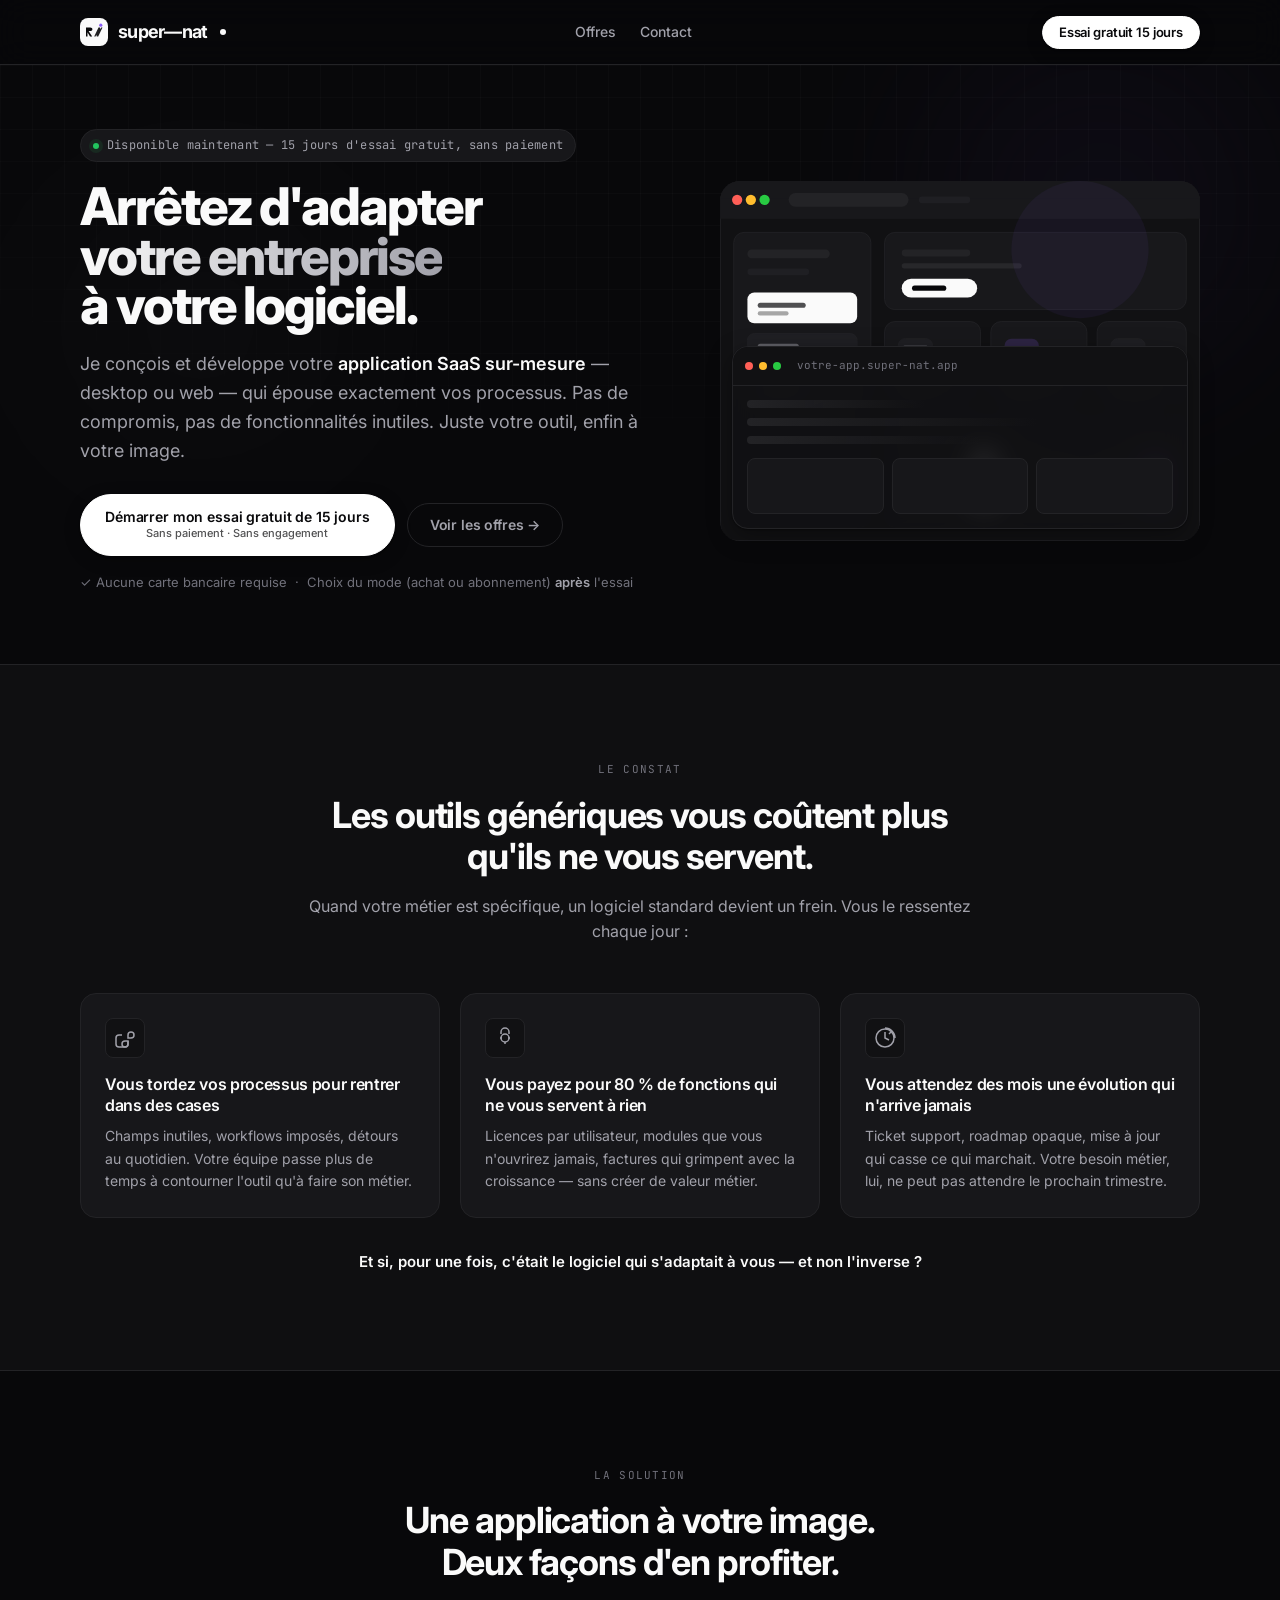
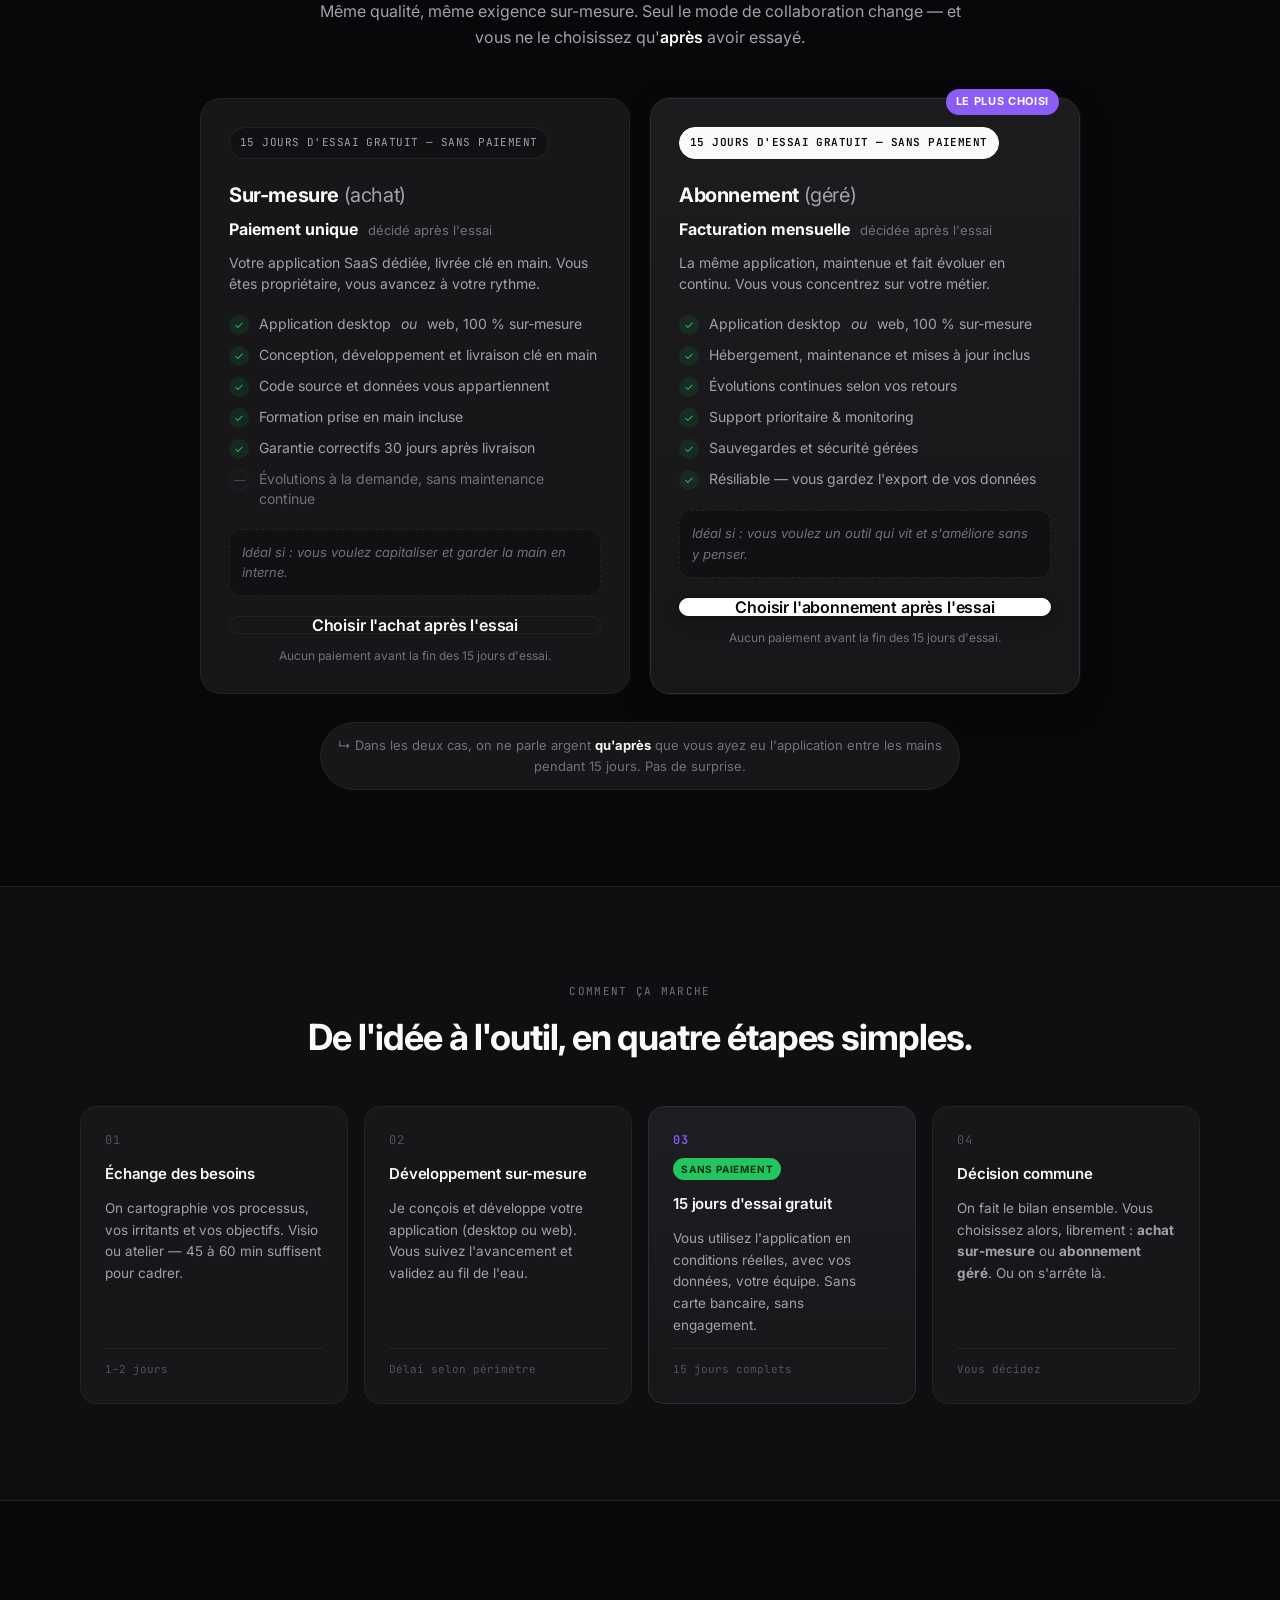
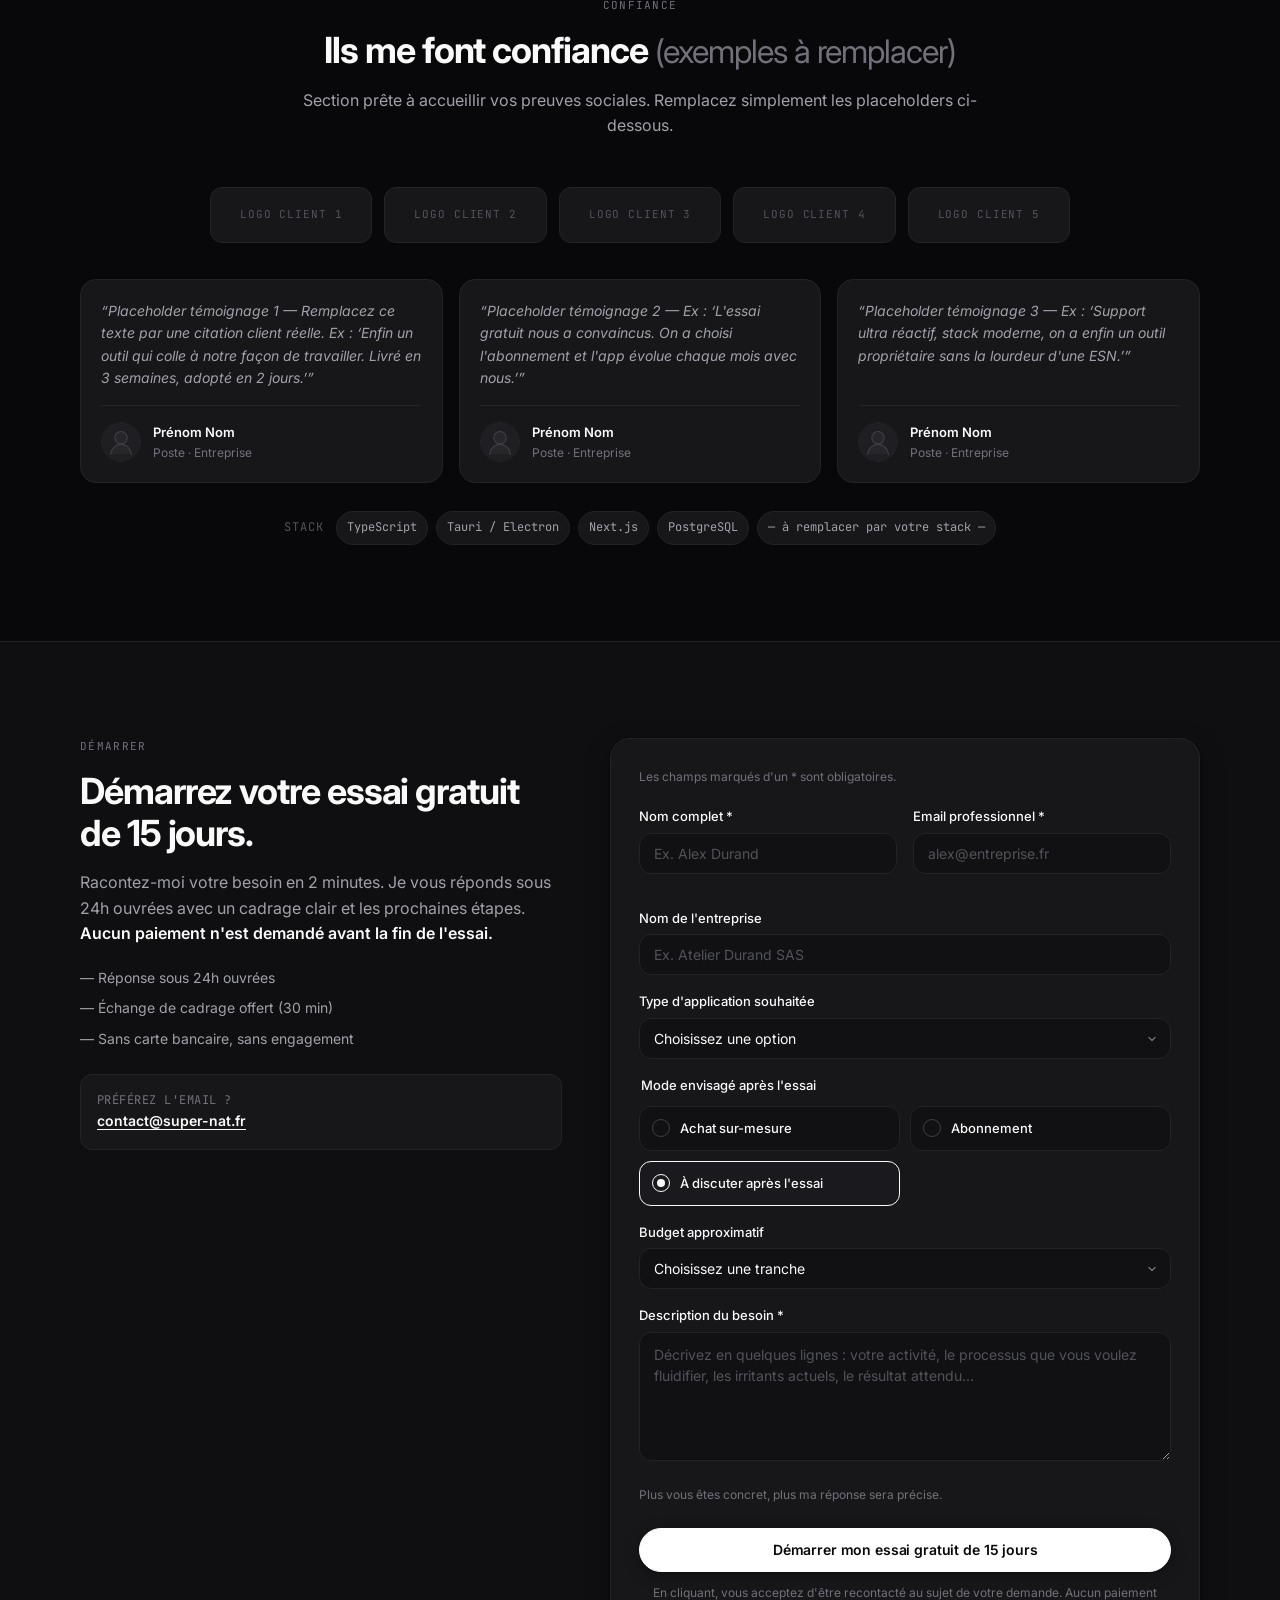
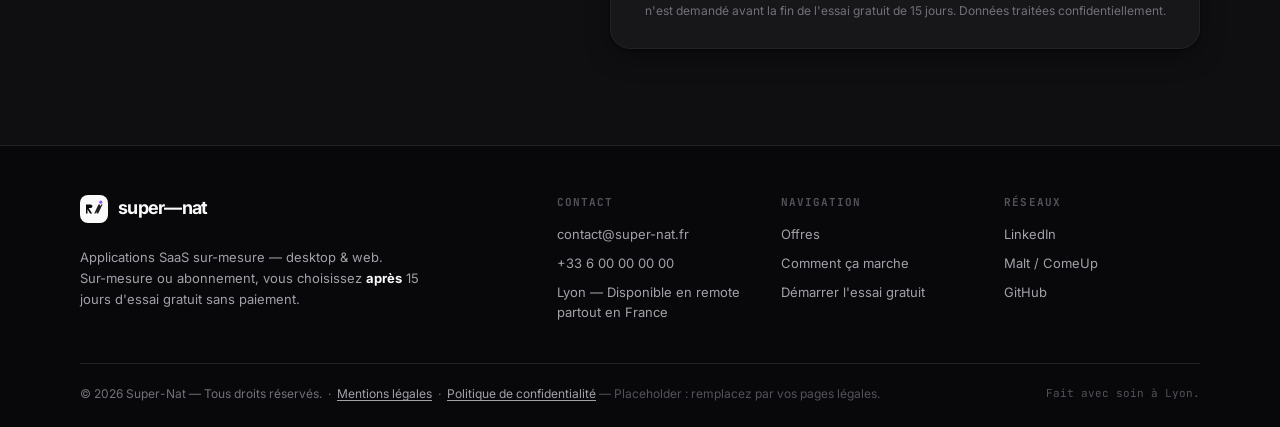
==== landing-page/index.html @ 1da6038a "feat: ajoute landing page Super-Nat complète (HTML/CSS/JS natifs + Apps Script) - Header/nav + hero " ====
<!DOCTYPE html>
<html lang="fr">
<head>
  <meta charset="UTF-8">
  <meta name="viewport" content="width=device-width, initial-scale=1.0">
  <title>Super-Nat — Applications SaaS sur-mesure | 15 jours d'essai gratuit sans paiement</title>
  <meta name="description" content="Je conçois et développe votre application SaaS sur-mesure (desktop ou web). 15 jours d'essai gratuit, sans aucun paiement. Choix entre achat unique ou abonnement décidé ensemble après l'essai.">
  <meta name="theme-color" content="#08080A">
  <link rel="preconnect" href="https://fonts.googleapis.com">
  <link rel="preconnect" href="https://fonts.gstatic.com" crossorigin>
  <link href="https://fonts.googleapis.com/css2?family=Inter:wght@400;500;600;700;800&family=JetBrains+Mono:wght@400;500&display=swap" rel="stylesheet">
  <link rel="stylesheet" href="style.css">
  <link rel="icon" type="image/svg+xml" href="img/logo.svg">
</head>
<body>
  <!-- Header / Nav -->
  <header class="header" id="top">
    <div class="container header__inner">
      <a href="#top" class="logo" aria-label="Super-Nat — Retour en haut">
        <span class="logo__mark" aria-hidden="true"><img src="img/logo.svg" alt="" width="28" height="28"></span>
        <span class="logo__text">super—nat</span>
        <span class="logo__dot" aria-hidden="true"></span>
      </a>
      <nav class="nav" aria-label="Navigation principale">
        <a href="#offres" class="nav__link">Offres</a>
        <a href="#contact" class="nav__link">Contact</a>
      </nav>
      <a href="#contact" class="btn btn--primary btn--sm header__cta">Essai gratuit 15 jours</a>
      <button class="header__burger" aria-label="Ouvrir le menu" aria-expanded="false" aria-controls="mobile-nav">
        <span></span><span></span><span></span>
      </button>
    </div>
    <nav class="mobile-nav" id="mobile-nav" aria-label="Navigation mobile" hidden>
      <a href="#offres" class="mobile-nav__link">Offres</a>
      <a href="#contact" class="mobile-nav__link">Contact</a>
      <a href="#contact" class="btn btn--primary mobile-nav__cta">Essai gratuit 15 jours</a>
    </nav>
  </header>

  <main>
    <!-- Hero -->
    <section class="hero" aria-labelledby="hero-title">
      <div class="hero__bg" aria-hidden="true">
        <div class="hero__grid"></div>
        <div class="hero__glow hero__glow--1"></div>
        <div class="hero__glow hero__glow--2"></div>
      </div>
      <div class="container hero__inner">
        <div class="hero__content">
          <div class="badge hero__badge">
            <span class="badge__dot" aria-hidden="true"></span>
            Disponible maintenant — 15 jours d'essai gratuit, sans paiement
          </div>
          <h1 id="hero-title" class="hero__title">
            Arrêtez d'adapter<br>
            <span class="hero__title-accent">votre entreprise</span><br>
            à votre logiciel.
          </h1>
          <p class="hero__subtitle">
            Je conçois et développe votre <strong>application SaaS sur-mesure</strong> — desktop ou web — qui épouse exactement vos processus. Pas de compromis, pas de fonctionnalités inutiles. Juste votre outil, enfin à votre image.
          </p>
          <div class="hero__actions">
            <a href="#contact" class="btn btn--primary btn--lg hero__cta">
              Démarrer mon essai gratuit de 15 jours
              <span class="btn__sub">Sans paiement · Sans engagement</span>
            </a>
            <a href="#offres" class="btn btn--ghost btn--lg">Voir les offres →</a>
          </div>
          <p class="hero__trustline">
            <span aria-hidden="true">✓</span> Aucune carte bancaire requise &nbsp;·&nbsp; Choix du mode (achat ou abonnement) <strong>après</strong> l'essai
          </p>
        </div>
        <div class="hero__visual" aria-hidden="true">
          <img src="img/hero-illustration.svg" alt="" width="560" height="420" loading="eager">
          <!-- Fallback decorative window -->
          <div class="hero__window">
            <div class="hero__window-bar">
              <span class="dot dot--red"></span><span class="dot dot--yellow"></span><span class="dot dot--green"></span>
              <span class="hero__window-title">votre-app.super-nat.app</span>
            </div>
            <div class="hero__window-body">
              <div class="hero__window-line" style="width: 42%"></div>
              <div class="hero__window-line" style="width: 68%"></div>
              <div class="hero__window-line" style="width: 55%"></div>
              <div class="hero__window-grid">
                <div class="hero__window-card"></div>
                <div class="hero__window-card"></div>
                <div class="hero__window-card"></div>
              </div>
            </div>
          </div>
        </div>
      </div>
    </section>

    <!-- Problème / Douleur -->
    <section class="section problem" id="probleme" aria-labelledby="problem-title">
      <div class="container">
        <div class="section__header">
          <p class="eyebrow">Le constat</p>
          <h2 id="problem-title" class="section__title">Les outils génériques vous coûtent plus qu'ils ne vous servent.</h2>
          <p class="section__subtitle">Quand votre métier est spécifique, un logiciel standard devient un frein. Vous le ressentez chaque jour :</p>
        </div>
        <div class="grid-3">
          <article class="card card--problem">
            <div class="card__icon" aria-hidden="true">
              <!-- Icon puzzle mismatch -->
              <svg width="24" height="24" viewBox="0 0 24 24" fill="none" stroke="currentColor" stroke-width="1.5"><path d="M9 9H6a3 3 0 0 0-3 3v6a3 3 0 0 0 3 3h6a3 3 0 0 0 3-3v-3"/><path d="M15 9a3 3 0 0 1 3-3h0a3 3 0 0 1 3 3v0a3 3 0 0 1-3 3h-3V9Z"/><path d="M15 15v3a3 3 0 0 1-3 3h0a3 3 0 0 1-3-3v0a3 3 0 0 1 3-3h3Z"/></svg>
            </div>
            <h3 class="card__title">Vous tordez vos processus pour rentrer dans des cases</h3>
            <p class="card__text">Champs inutiles, workflows imposés, détours au quotidien. Votre équipe passe plus de temps à contourner l'outil qu'à faire son métier.</p>
          </article>
          <article class="card card--problem">
            <div class="card__icon" aria-hidden="true">
              <svg width="24" height="24" viewBox="0 0 24 24" fill="none" stroke="currentColor" stroke-width="1.5"><path d="M12 8c-2.21 0-4 1.79-4 4s1.79 4 4 4 4-1.79 4-4-1.79-4-4-4Z"/><path d="M16 8V6a4 4 0 0 0-8 0v2"/><path d="M12 16v2"/><path d="M9 12H7"/><path d="M17 12h-2"/></svg>
            </div>
            <h3 class="card__title">Vous payez pour 80&nbsp;% de fonctions qui ne vous servent à rien</h3>
            <p class="card__text">Licences par utilisateur, modules que vous n'ouvrirez jamais, factures qui grimpent avec la croissance — sans créer de valeur métier.</p>
          </article>
          <article class="card card--problem">
            <div class="card__icon" aria-hidden="true">
              <svg width="24" height="24" viewBox="0 0 24 24" fill="none" stroke="currentColor" stroke-width="1.5"><path d="M12 6v6l4 2"/><circle cx="12" cy="12" r="9"/><path d="M16 8l2-2"/><path d="M12 2a10 10 0 0 1 10 10"/></svg>
            </div>
            <h3 class="card__title">Vous attendez des mois une évolution qui n'arrive jamais</h3>
            <p class="card__text">Ticket support, roadmap opaque, mise à jour qui casse ce qui marchait. Votre besoin métier, lui, ne peut pas attendre le prochain trimestre.</p>
          </article>
        </div>
        <p class="problem__closing">Et si, pour une fois, c'était le logiciel qui s'adaptait à vous — et non l'inverse&nbsp;?</p>
      </div>
    </section>

    <!-- Solution / Offres -->
    <section class="section offers" id="offres" aria-labelledby="offers-title">
      <div class="container">
        <div class="section__header">
          <p class="eyebrow">La solution</p>
          <h2 id="offers-title" class="section__title">Une application à votre image.<br>Deux façons d'en profiter.</h2>
          <p class="section__subtitle">Même qualité, même exigence sur-mesure. Seul le mode de collaboration change — et vous ne le choisissez qu'<strong>après</strong> avoir essayé.</p>
        </div>

        <div class="offers__grid">
          <!-- Offre 1 : Achat -->
          <article class="offer">
            <div class="offer__badge">15 jours d'essai gratuit — sans paiement</div>
            <div class="offer__header">
              <h3 class="offer__title">Sur-mesure <span class="offer__title-light">(achat)</span></h3>
              <p class="offer__price"><span class="offer__price-main">Paiement unique</span> <span class="offer__price-note">décidé après l'essai</span></p>
              <p class="offer__desc">Votre application SaaS dédiée, livrée clé en main. Vous êtes propriétaire, vous avancez à votre rythme.</p>
            </div>
            <ul class="offer__list" role="list">
              <li><span class="check" aria-hidden="true">✓</span> Application desktop <em>ou</em> web, 100&nbsp;% sur-mesure</li>
              <li><span class="check" aria-hidden="true">✓</span> Conception, développement et livraison clé en main</li>
              <li><span class="check" aria-hidden="true">✓</span> Code source et données vous appartiennent</li>
              <li><span class="check" aria-hidden="true">✓</span> Formation prise en main incluse</li>
              <li><span class="check" aria-hidden="true">✓</span> Garantie correctifs 30 jours après livraison</li>
              <li><span class="check check--muted" aria-hidden="true">—</span> <span class="muted">Évolutions à la demande, sans maintenance continue</span></li>
            </ul>
            <p class="offer__ideal">Idéal si : vous voulez capitaliser et garder la main en interne.</p>
            <a href="#contact" class="btn btn--secondary btn--block">Choisir l'achat après l'essai</a>
            <p class="offer__footnote">Aucun paiement avant la fin des 15 jours d'essai.</p>
          </article>

          <!-- Offre 2 : Abonnement -->
          <article class="offer offer--featured" aria-label="Offre recommandée : Abonnement géré">
            <div class="offer__badge offer__badge--featured">15 jours d'essai gratuit — sans paiement</div>
            <div class="offer__featured-label" aria-hidden="true">Le plus choisi</div>
            <div class="offer__header">
              <h3 class="offer__title">Abonnement <span class="offer__title-light">(géré)</span></h3>
              <p class="offer__price"><span class="offer__price-main">Facturation mensuelle</span> <span class="offer__price-note">décidée après l'essai</span></p>
              <p class="offer__desc">La même application, maintenue et fait évoluer en continu. Vous vous concentrez sur votre métier.</p>
            </div>
            <ul class="offer__list" role="list">
              <li><span class="check" aria-hidden="true">✓</span> Application desktop <em>ou</em> web, 100&nbsp;% sur-mesure</li>
              <li><span class="check" aria-hidden="true">✓</span> Hébergement, maintenance et mises à jour inclus</li>
              <li><span class="check" aria-hidden="true">✓</span> Évolutions continues selon vos retours</li>
              <li><span class="check" aria-hidden="true">✓</span> Support prioritaire & monitoring</li>
              <li><span class="check" aria-hidden="true">✓</span> Sauvegardes et sécurité gérées</li>
              <li><span class="check" aria-hidden="true">✓</span> Résiliable — vous gardez l'export de vos données</li>
            </ul>
            <p class="offer__ideal">Idéal si : vous voulez un outil qui vit et s'améliore sans y penser.</p>
            <a href="#contact" class="btn btn--primary btn--block">Choisir l'abonnement après l'essai</a>
            <p class="offer__footnote">Aucun paiement avant la fin des 15 jours d'essai.</p>
          </article>
        </div>

        <div class="offers__reassurance">
          <p><span aria-hidden="true">↳</span> Dans les deux cas, on ne parle argent <strong>qu'après</strong> que vous ayez eu l'application entre les mains pendant 15 jours. Pas de surprise.</p>
        </div>
      </div>
    </section>

    <!-- Comment ça marche -->
    <section class="section steps" id="comment-ca-marche" aria-labelledby="steps-title">
      <div class="container">
        <div class="section__header">
          <p class="eyebrow">Comment ça marche</p>
          <h2 id="steps-title" class="section__title">De l'idée à l'outil, en quatre étapes simples.</h2>
        </div>
        <ol class="steps__grid" role="list">
          <li class="step">
            <div class="step__number" aria-hidden="true">01</div>
            <h3 class="step__title">Échange des besoins</h3>
            <p class="step__text">On cartographie vos processus, vos irritants et vos objectifs. Visio ou atelier — 45 à 60 min suffisent pour cadrer.</p>
            <span class="step__meta">1–2 jours</span>
          </li>
          <li class="step">
            <div class="step__number" aria-hidden="true">02</div>
            <h3 class="step__title">Développement sur-mesure</h3>
            <p class="step__text">Je conçois et développe votre application (desktop ou web). Vous suivez l'avancement et validez au fil de l'eau.</p>
            <span class="step__meta">Délai selon périmètre</span>
          </li>
          <li class="step step--highlight">
            <div class="step__number" aria-hidden="true">03</div>
            <div class="step__badge">Sans paiement</div>
            <h3 class="step__title">15 jours d'essai gratuit</h3>
            <p class="step__text">Vous utilisez l'application en conditions réelles, avec vos données, votre équipe. Sans carte bancaire, sans engagement.</p>
            <span class="step__meta">15 jours complets</span>
          </li>
          <li class="step">
            <div class="step__number" aria-hidden="true">04</div>
            <h3 class="step__title">Décision commune</h3>
            <p class="step__text">On fait le bilan ensemble. Vous choisissez alors, librement : <strong>achat sur-mesure</strong> ou <strong>abonnement géré</strong>. Ou on s'arrête là.</p>
            <span class="step__meta">Vous décidez</span>
          </li>
        </ol>
      </div>
    </section>

    <!-- Preuves de confiance -->
    <section class="section trust" id="confiance" aria-labelledby="trust-title">
      <div class="container">
        <div class="section__header">
          <p class="eyebrow">Confiance</p>
          <h2 id="trust-title" class="section__title">Ils me font confiance <span class="text-muted">(exemples à remplacer)</span></h2>
          <p class="section__subtitle">Section prête à accueillir vos preuves sociales. Remplacez simplement les placeholders ci-dessous.</p>
        </div>

        <!--
          PLACEHOLDER — LOGOS CLIENTS
          Remplacez chaque .trust__logo par le SVG/PNG de vos clients (hauteur conseillée 24–32px, en niveaux de gris).
          Conseil : 4 à 6 logos max, fond transparent, version monochrome.
        -->
        <div class="trust__logos" aria-label="Logos clients — placeholders">
          <div class="trust__logo" aria-hidden="true">LOGO CLIENT 1</div>
          <div class="trust__logo" aria-hidden="true">LOGO CLIENT 2</div>
          <div class="trust__logo" aria-hidden="true">LOGO CLIENT 3</div>
          <div class="trust__logo" aria-hidden="true">LOGO CLIENT 4</div>
          <div class="trust__logo" aria-hidden="true">LOGO CLIENT 5</div>
        </div>

        <!--
          PLACEHOLDER — TÉMOIGNAGES
          Remplacez chaque <figure> par un vrai témoignage : photo, nom, poste, entreprise, citation.
          Structure réutilisable : gardez les classes .testimonial / .testimonial__quote / .testimonial__author
        -->
        <div class="testimonials" role="list">
          <figure class="testimonial" role="listitem">
            <blockquote class="testimonial__quote">“Placeholder témoignage 1 — Remplacez ce texte par une citation client réelle. Ex : ‘Enfin un outil qui colle à notre façon de travailler. Livré en 3 semaines, adopté en 2 jours.’”</blockquote>
            <figcaption class="testimonial__author">
              <img src="img/avatar-placeholder.svg" alt="" width="40" height="40" class="testimonial__avatar">
              <div>
                <span class="testimonial__name">Prénom Nom</span>
                <span class="testimonial__role">Poste · Entreprise</span>
              </div>
            </figcaption>
          </figure>
          <figure class="testimonial" role="listitem">
            <blockquote class="testimonial__quote">“Placeholder témoignage 2 — Ex : ‘L'essai gratuit nous a convaincus. On a choisi l'abonnement et l'app évolue chaque mois avec nous.’”</blockquote>
            <figcaption class="testimonial__author">
              <img src="img/avatar-placeholder.svg" alt="" width="40" height="40" class="testimonial__avatar">
              <div>
                <span class="testimonial__name">Prénom Nom</span>
                <span class="testimonial__role">Poste · Entreprise</span>
              </div>
            </figcaption>
          </figure>
          <figure class="testimonial" role="listitem">
            <blockquote class="testimonial__quote">“Placeholder témoignage 3 — Ex : ‘Support ultra réactif, stack moderne, on a enfin un outil propriétaire sans la lourdeur d'une ESN.’”</blockquote>
            <figcaption class="testimonial__author">
              <img src="img/avatar-placeholder.svg" alt="" width="40" height="40" class="testimonial__avatar">
              <div>
                <span class="testimonial__name">Prénom Nom</span>
                <span class="testimonial__role">Poste · Entreprise</span>
              </div>
            </figcaption>
          </figure>
        </div>

        <!--
          PLACEHOLDER — STACK TECHNIQUE
          Remplacez par votre stack réelle (ex: Electron / Tauri / Next.js / PostgreSQL / etc.)
          Icônes conseillées : SVG monochromes, 20–24px
        -->
        <div class="stack" aria-label="Stack technique — placeholders">
          <span class="stack__label">Stack</span>
          <span class="stack__item">TypeScript</span>
          <span class="stack__item">Tauri / Electron</span>
          <span class="stack__item">Next.js</span>
          <span class="stack__item">PostgreSQL</span>
          <span class="stack__item">— à remplacer par votre stack —</span>
        </div>
      </div>
    </section>

    <!-- Formulaire de contact / essai -->
    <section class="section contact" id="contact" aria-labelledby="contact-title">
      <div class="container contact__inner">
        <div class="contact__intro">
          <p class="eyebrow">Démarrer</p>
          <h2 id="contact-title" class="section__title">Démarrez votre essai gratuit de 15 jours.</h2>
          <p class="section__subtitle">Racontez-moi votre besoin en 2 minutes. Je vous réponds sous 24h ouvrées avec un cadrage clair et les prochaines étapes. <strong>Aucun paiement n'est demandé avant la fin de l'essai.</strong></p>
          <ul class="contact__benefits" role="list">
            <li><span aria-hidden="true">—</span> Réponse sous 24h ouvrées</li>
            <li><span aria-hidden="true">—</span> Échange de cadrage offert (30 min)</li>
            <li><span aria-hidden="true">—</span> Sans carte bancaire, sans engagement</li>
          </ul>
          <div class="contact__direct">
            <p>Préférez l'email ?</p>
            <!-- REMPLACEZ par votre vraie adresse -->
            <a href="mailto:contact@super-nat.fr">contact@super-nat.fr</a>
          </div>
        </div>

        <form class="form" id="lead-form" novalidate aria-describedby="form-help">
          <p id="form-help" class="form__help">Les champs marqués d'un <span aria-hidden="true">*</span> sont obligatoires.</p>

          <div class="form__grid">
            <div class="form__field">
              <label for="nom" class="form__label">Nom complet <span aria-hidden="true">*</span></label>
              <input type="text" id="nom" name="nom" class="form__input" placeholder="Ex. Alex Durand" required autocomplete="name" aria-required="true">
              <span class="form__error" id="error-nom" role="alert"></span>
            </div>

            <div class="form__field">
              <label for="email" class="form__label">Email professionnel <span aria-hidden="true">*</span></label>
              <input type="email" id="email" name="email" class="form__input" placeholder="alex@entreprise.fr" required autocomplete="email" inputmode="email" aria-required="true" pattern="[^@\s]+@[^@\s]+\.[^@\s]+">
              <span class="form__error" id="error-email" role="alert"></span>
            </div>
          </div>

          <div class="form__field">
            <label for="entreprise" class="form__label">Nom de l'entreprise</label>
            <input type="text" id="entreprise" name="entreprise" class="form__input" placeholder="Ex. Atelier Durand SAS" autocomplete="organization">
          </div>

          <div class="form__field">
            <label for="type-app" class="form__label">Type d'application souhaitée</label>
            <select id="type-app" name="type_app" class="form__input form__select">
              <option value="" selected disabled>Choisissez une option</option>
              <option value="Application desktop">Application desktop</option>
              <option value="Application web">Application web</option>
              <option value="Je ne sais pas encore">Je ne sais pas encore</option>
            </select>
          </div>

          <fieldset class="form__fieldset">
            <legend class="form__label">Mode envisagé après l'essai</legend>
            <div class="radio-group">
              <label class="radio">
                <input type="radio" name="mode" value="Achat sur-mesure" class="radio__input">
                <span class="radio__control" aria-hidden="true"></span>
                <span class="radio__label">Achat sur-mesure</span>
              </label>
              <label class="radio">
                <input type="radio" name="mode" value="Abonnement" class="radio__input">
                <span class="radio__control" aria-hidden="true"></span>
                <span class="radio__label">Abonnement</span>
              </label>
              <label class="radio">
                <input type="radio" name="mode" value="À discuter après l'essai" class="radio__input" checked>
                <span class="radio__control" aria-hidden="true"></span>
                <span class="radio__label">À discuter après l'essai</span>
              </label>
            </div>
          </fieldset>

          <div class="form__field">
            <label for="budget" class="form__label">Budget approximatif</label>
            <select id="budget" name="budget" class="form__input form__select">
              <option value="" selected disabled>Choisissez une tranche</option>
              <option value="< 5k €">&lt; 5k €</option>
              <option value="5k – 15k €">5k – 15k €</option>
              <option value="15k – 50k €">15k – 50k €</option>
              <option value="50k € +">50k € +</option>
              <option value="Abonnement mensuel envisagé">Abonnement mensuel envisagé</option>
              <option value="À discuter">À discuter</option>
            </select>
          </div>

          <div class="form__field">
            <label for="besoin" class="form__label">Description du besoin <span aria-hidden="true">*</span></label>
            <textarea id="besoin" name="besoin" class="form__input form__textarea" rows="5" placeholder="Décrivez en quelques lignes : votre activité, le processus que vous voulez fluidifier, les irritants actuels, le résultat attendu..." required aria-required="true"></textarea>
            <span class="form__error" id="error-besoin" role="alert"></span>
            <span class="form__hint">Plus vous êtes concret, plus ma réponse sera précise.</span>
          </div>

          <!-- Honeypot anti-spam (laisser vide) -->
          <div class="form__field form__field--honeypot" aria-hidden="true">
            <label for="website">Ne pas remplir</label>
            <input type="text" id="website" name="website" tabindex="-1" autocomplete="off">
          </div>

          <button type="submit" class="btn btn--primary btn--lg btn--block form__submit" id="form-submit">
            <span class="btn__text">Démarrer mon essai gratuit de 15 jours</span>
            <span class="btn__loader" aria-hidden="true"></span>
          </button>
          <p class="form__footnote">En cliquant, vous acceptez d'être recontacté au sujet de votre demande. Aucun paiement n'est demandé avant la fin de l'essai gratuit de 15 jours. Données traitées confidentiellement.</p>

          <div class="form__status" id="form-status" role="status" aria-live="polite" aria-atomic="true"></div>
        </form>
      </div>
    </section>
  </main>

  <!-- Footer -->
  <footer class="footer" aria-label="Pied de page">
    <div class="container footer__inner">
      <div class="footer__brand">
        <a href="#top" class="logo logo--footer">
          <span class="logo__mark" aria-hidden="true"><img src="img/logo.svg" alt="" width="24" height="24"></span>
          <span class="logo__text">super—nat</span>
        </a>
        <p class="footer__tagline">Applications SaaS sur-mesure — desktop & web.<br>Sur-mesure ou abonnement, vous choisissez <strong>après</strong> 15 jours d'essai gratuit sans paiement.</p>
      </div>
      <div class="footer__cols">
        <div class="footer__col">
          <h3 class="footer__heading">Contact</h3>
          <ul class="footer__list" role="list">
            <!-- REMPLACEZ par vos vraies coordonnées -->
            <li><a href="mailto:contact@super-nat.fr">contact@super-nat.fr</a></li>
            <li><a href="tel:+33600000000">+33 6 00 00 00 00</a></li>
            <li>Lyon — Disponible en remote partout en France</li>
          </ul>
        </div>
        <div class="footer__col">
          <h3 class="footer__heading">Navigation</h3>
          <ul class="footer__list" role="list">
            <li><a href="#offres">Offres</a></li>
            <li><a href="#comment-ca-marche">Comment ça marche</a></li>
            <li><a href="#contact">Démarrer l'essai gratuit</a></li>
          </ul>
        </div>
        <div class="footer__col">
          <h3 class="footer__heading">Réseaux</h3>
          <ul class="footer__list" role="list">
            <!-- REMPLACEZ # par vos vrais liens -->
            <li><a href="#" target="_blank" rel="noopener noreferrer">LinkedIn</a></li>
            <li><a href="#" target="_blank" rel="noopener noreferrer">Malt / ComeUp</a></li>
            <li><a href="#" target="_blank" rel="noopener noreferrer">GitHub</a></li>
          </ul>
        </div>
      </div>
    </div>
    <div class="container footer__bottom">
      <p class="footer__legal">© <span id="year"></span> Super-Nat — Tous droits réservés. &nbsp;·&nbsp; <a href="#">Mentions légales</a> &nbsp;·&nbsp; <a href="#">Politique de confidentialité</a> <span class="footer__legal-note">— Placeholder : remplacez par vos pages légales.</span></p>
      <p class="footer__made">Fait avec soin à Lyon.</p>
    </div>
  </footer>

  <script src="script.js"></script>
</body>
</html>
---- landing-page/style.css ----
/* 
  Super-Nat — Design System
  Style sombre, minimaliste, inspiré Linear / Vercel / Arc
  Police : Inter (Google Fonts) + JetBrains Mono pour métadonnées
  Palette documentée dans README.md
*/

:root {
  --bg: #08080A;
  --bg-soft: #0F0F11;
  --bg-elevated: #111113;
  --bg-card: #17171A;
  --bg-card-hover: #1E1E22;
  --bg-input: #111113;
  --border: #232326;
  --border-hover: #2E2E32;
  --border-strong: #3F3F46;
  --text-primary: #FAFAFA;
  --text-secondary: #A1A1AA;
  --text-muted: #71717B;
  --text-faint: #52525B;
  --accent: #FFFFFF;
  --accent-text: #09090B;
  --accent-hover: #E4E4E7;
  --accent-ring: rgba(255,255,255,0.18);
  --violet: #8B5CF6;
  --violet-soft: rgba(139,92,246,0.12);
  --success: #22C55E;
  --success-bg: rgba(34,197,94,0.10);
  --error: #EF4444;
  --error-bg: rgba(239,68,68,0.10);
  --warning: #F59E0B;

  --radius-sm: 8px;
  --radius-md: 12px;
  --radius-lg: 16px;
  --radius-xl: 20px;
  --radius-full: 9999px;

  --content-width: 1120px;
  --header-height: 64px;

  --shadow-card: 0 1px 2px rgba(0,0,0,0.4), 0 8px 24px rgba(0,0,0,0.35);
  --shadow-cta: 0 1px 2px rgba(0,0,0,0.2), 0 4px 16px rgba(0,0,0,0.25);

  --font-sans: 'Inter', system-ui, -apple-system, BlinkMacSystemFont, 'Segoe UI', Roboto, sans-serif;
  --font-mono: 'JetBrains Mono', ui-monospace, SFMono-Regular, Menlo, monospace;
}

/* Reset & base */
*, *::before, *::after { box-sizing: border-box; }
* { margin: 0; }
html { scroll-behavior: smooth; scroll-padding-top: var(--header-height); }
body {
  font-family: var(--font-sans);
  background: var(--bg);
  color: var(--text-primary);
  line-height: 1.6;
  -webkit-font-smoothing: antialiased;
  -moz-osx-font-smoothing: grayscale;
  text-rendering: optimizeLegibility;
}
img, svg { display: block; max-width: 100%; }
a { color: inherit; text-decoration: none; }
a:focus-visible, button:focus-visible, input:focus-visible, select:focus-visible, textarea:focus-visible {
  outline: 2px solid var(--accent);
  outline-offset: 2px;
}
ul, ol { list-style: none; padding: 0; }

/* Container */
.container {
  width: min(calc(100% - 32px), var(--content-width));
  margin-inline: auto;
}
@media (min-width: 768px) {
  .container { width: min(calc(100% - 48px), var(--content-width)); }
}

/* Eyebrow / section header */
.eyebrow {
  font-family: var(--font-mono);
  font-size: 11px;
  letter-spacing: 0.12em;
  text-transform: uppercase;
  color: var(--text-muted);
  margin-bottom: 16px;
}
.section { padding: 72px 0; }
@media (min-width: 768px) { .section { padding: 96px 0; } }
.section__header { max-width: 680px; margin: 0 auto 48px; text-align: center; }
.section__title {
  font-size: clamp(26px, 4vw, 36px);
  font-weight: 700;
  letter-spacing: -0.03em;
  line-height: 1.15;
}
.section__subtitle {
  margin-top: 16px;
  color: var(--text-secondary);
  font-size: 16px;
  line-height: 1.6;
}
.section__subtitle strong { color: var(--text-primary); font-weight: 600; }

/* Badge */
.badge {
  display: inline-flex;
  align-items: center;
  gap: 8px;
  font-family: var(--font-mono);
  font-size: 12px;
  letter-spacing: 0.02em;
  color: var(--text-secondary);
  background: var(--bg-card);
  border: 1px solid var(--border);
  padding: 6px 12px;
  border-radius: var(--radius-full);
}
.badge__dot {
  width: 6px; height: 6px;
  border-radius: 50%;
  background: var(--success);
  box-shadow: 0 0 0 4px var(--success-bg);
  flex-shrink: 0;
}

/* Buttons */
.btn {
  display: inline-flex;
  align-items: center;
  justify-content: center;
  gap: 8px;
  font-family: var(--font-sans);
  font-weight: 600;
  letter-spacing: -0.01em;
  border-radius: var(--radius-full);
  border: 1px solid transparent;
  cursor: pointer;
  transition: background 150ms ease, border-color 150ms ease, color 150ms ease, transform 150ms ease, box-shadow 150ms ease;
  text-align: center;
  white-space: nowrap;
  line-height: 1;
}
.btn:active { transform: scale(0.99); }
.btn--primary {
  background: var(--accent);
  color: var(--accent-text);
  border-color: var(--accent);
  box-shadow: var(--shadow-cta);
}
.btn--primary:hover { background: var(--accent-hover); border-color: var(--accent-hover); }
.btn--secondary {
  background: var(--bg-card);
  color: var(--text-primary);
  border-color: var(--border);
}
.btn--secondary:hover { background: var(--bg-card-hover); border-color: var(--border-hover); }
.btn--ghost {
  background: transparent;
  color: var(--text-secondary);
  border-color: var(--border);
}
.btn--ghost:hover { color: var(--text-primary); border-color: var(--border-hover); background: var(--bg-card); }
.btn--sm { padding: 9px 16px; font-size: 13px; }
.btn--lg { padding: 14px 22px; font-size: 14px; }
.btn--block { width: 100%; }
.btn__sub {
  display: block;
  font-weight: 500;
  font-size: 11px;
  opacity: 0.7;
  letter-spacing: 0;
}
.btn--lg.hero__cta {
  flex-direction: column;
  gap: 2px;
  padding: 14px 24px;
  line-height: 1.2;
}
.btn__loader {
  width: 16px; height: 16px;
  border: 2px solid rgba(0,0,0,0.15);
  border-top-color: var(--accent-text);
  border-radius: 50%;
  display: none;
  animation: spin 600ms linear infinite;
}
.btn.is-loading .btn__text { opacity: 0.7; }
.btn.is-loading .btn__loader { display: block; }
@keyframes spin { to { transform: rotate(360deg); } }

/* Header */
.header {
  position: sticky;
  top: 0;
  z-index: 50;
  background: rgba(8,8,10,0.72);
  backdrop-filter: blur(16px) saturate(1.2);
  -webkit-backdrop-filter: blur(16px) saturate(1.2);
  border-bottom: 1px solid var(--border);
}
.header__inner {
  display: flex;
  align-items: center;
  justify-content: space-between;
  height: var(--header-height);
  gap: 24px;
}
.logo {
  display: inline-flex;
  align-items: center;
  gap: 10px;
  font-weight: 700;
  letter-spacing: -0.03em;
  font-size: 18px;
}
.logo__mark { width: 28px; height: 28px; }
.logo__mark img { width: 100%; height: 100%; }
.logo__text { letter-spacing: -0.04em; }
.logo__dot {
  width: 6px; height: 6px;
  border-radius: 50%;
  background: var(--text-primary);
  margin-left: 2px;
}
.nav { display: none; gap: 24px; }
@media (min-width: 768px) { .nav { display: flex; } }
.nav__link {
  font-size: 14px;
  font-weight: 500;
  color: var(--text-secondary);
  transition: color 150ms;
}
.nav__link:hover { color: var(--text-primary); }
.header__cta { display: none; }
@media (min-width: 768px) { .header__cta { display: inline-flex; } }
.header__burger {
  display: inline-flex;
  flex-direction: column;
  justify-content: center;
  gap: 5px;
  width: 40px; height: 40px;
  background: transparent;
  border: 1px solid var(--border);
  border-radius: var(--radius-sm);
  cursor: pointer;
  padding: 8px;
}
.header__burger span {
  display: block;
  height: 1.5px;
  background: var(--text-primary);
  border-radius: 999px;
  transition: transform 200ms, opacity 200ms;
}
@media (min-width: 768px) { .header__burger { display: none; } }
.header__burger[aria-expanded="true"] span:nth-child(1) { transform: translateY(6.5px) rotate(45deg); }
.header__burger[aria-expanded="true"] span:nth-child(2) { opacity: 0; }
.header__burger[aria-expanded="true"] span:nth-child(3) { transform: translateY(-6.5px) rotate(-45deg); }
.mobile-nav {
  border-top: 1px solid var(--border);
  padding: 16px;
  display: grid;
  gap: 12px;
  background: var(--bg);
}
.mobile-nav[hidden] { display: none; }
.mobile-nav__link { padding: 10px 4px; font-weight: 500; color: var(--text-secondary); }
.mobile-nav__link:hover { color: var(--text-primary); }

/* Hero */
.hero {
  position: relative;
  overflow: hidden;
  padding: 40px 0 48px;
  border-bottom: 1px solid var(--border);
}
@media (min-width: 900px) { .hero { padding: 64px 0 72px; } }
.hero__bg { position: absolute; inset: 0; pointer-events: none; }
.hero__grid {
  position: absolute; inset: 0;
  background-image:
    linear-gradient(rgba(255,255,255,0.02) 1px, transparent 1px),
    linear-gradient(90deg, rgba(255,255,255,0.02) 1px, transparent 1px);
  background-size: 32px 32px;
  mask-image: radial-gradient(ellipse 80% 70% at 50% 0%, black 60%, transparent 95%);
}
.hero__glow {
  position: absolute;
  border-radius: 50%;
  filter: blur(80px);
  opacity: 0.35;
}
.hero__glow--1 {
  width: 520px; height: 520px;
  background: radial-gradient(circle, rgba(139,92,246,0.18), transparent 70%);
  top: -120px; right: -80px;
}
.hero__glow--2 {
  width: 600px; height: 400px;
  background: radial-gradient(circle, rgba(255,255,255,0.06), transparent 70%);
  top: 10%; left: -100px;
}
.hero__inner {
  position: relative;
  display: grid;
  gap: 40px;
  align-items: center;
}
@media (min-width: 900px) {
  .hero__inner { grid-template-columns: 1.05fr 0.85fr; gap: 48px; }
}
.hero__content { max-width: 640px; }
.hero__badge { margin-bottom: 20px; }
.hero__title {
  font-size: clamp(32px, 5.2vw, 52px);
  font-weight: 800;
  letter-spacing: -0.04em;
  line-height: 0.95;
}
.hero__title-accent {
  background: linear-gradient(90deg, #FAFAFA 0%, #A1A1AA 100%);
  -webkit-background-clip: text;
  background-clip: text;
  -webkit-text-fill-color: transparent;
}
.hero__subtitle {
  margin-top: 20px;
  font-size: clamp(16px, 2vw, 18px);
  line-height: 1.6;
  color: var(--text-secondary);
  max-width: 56ch;
}
.hero__subtitle strong { color: var(--text-primary); font-weight: 600; }
.hero__actions {
  display: flex;
  flex-wrap: wrap;
  gap: 12px;
  margin-top: 28px;
  align-items: center;
}
.hero__trustline {
  margin-top: 16px;
  font-size: 13px;
  color: var(--text-muted);
}
.hero__trustline strong { color: var(--text-secondary); font-weight: 600; }
.hero__visual {
  position: relative;
  display: none;
}
@media (min-width: 900px) { .hero__visual { display: block; } }
.hero__visual img { width: 100%; height: auto; border-radius: var(--radius-xl); }
.hero__window {
  position: absolute;
  inset: auto 12px 12px 12px;
  background: rgba(17,17,19,0.92);
  backdrop-filter: blur(12px);
  border: 1px solid var(--border);
  border-radius: var(--radius-lg);
  overflow: hidden;
  box-shadow: var(--shadow-card);
}
.hero__window-bar {
  display: flex;
  align-items: center;
  gap: 6px;
  padding: 10px 12px;
  border-bottom: 1px solid var(--border);
  background: var(--bg-elevated);
}
.dot { width: 8px; height: 8px; border-radius: 50%; }
.dot--red { background: #FF5F57; }
.dot--yellow { background: #FFBD2E; }
.dot--green { background: #28CA42; }
.hero__window-title {
  margin-left: 10px;
  font-family: var(--font-mono);
  font-size: 11px;
  color: var(--text-muted);
}
.hero__window-body { padding: 14px; display: grid; gap: 10px; }
.hero__window-line {
  height: 8px;
  background: linear-gradient(90deg, var(--border) 0%, transparent 100%);
  border-radius: 999px;
}
.hero__window-grid { display: grid; grid-template-columns: repeat(3, 1fr); gap: 8px; margin-top: 4px; }
.hero__window-card {
  height: 56px;
  background: var(--bg-card);
  border: 1px solid var(--border);
  border-radius: var(--radius-sm);
}

/* Problem */
.problem { background: var(--bg-soft); border-bottom: 1px solid var(--border); }
.grid-3 {
  display: grid;
  gap: 16px;
}
@media (min-width: 768px) { .grid-3 { grid-template-columns: repeat(3, 1fr); gap: 20px; } }
.card {
  background: var(--bg-card);
  border: 1px solid var(--border);
  border-radius: var(--radius-lg);
  padding: 24px;
  transition: border-color 150ms, background 150ms, transform 200ms;
}
.card:hover { border-color: var(--border-hover); background: var(--bg-card-hover); }
.card__icon {
  width: 40px; height: 40px;
  display: grid; place-items: center;
  background: var(--bg-elevated);
  border: 1px solid var(--border);
  border-radius: var(--radius-sm);
  color: var(--text-secondary);
  margin-bottom: 16px;
}
.card__title { font-size: 16px; font-weight: 600; letter-spacing: -0.02em; line-height: 1.3; }
.card__text { margin-top: 10px; font-size: 14px; line-height: 1.6; color: var(--text-secondary); }
.problem__closing {
  margin-top: 32px;
  text-align: center;
  font-weight: 600;
  color: var(--text-primary);
  font-size: 15px;
}

/* Offers */
.offers { border-bottom: 1px solid var(--border); }
.offers__grid {
  display: grid;
  gap: 20px;
  max-width: 880px;
  margin: 0 auto;
}
@media (min-width: 768px) { .offers__grid { grid-template-columns: 1fr 1fr; } }
.offer {
  position: relative;
  background: var(--bg-card);
  border: 1px solid var(--border);
  border-radius: var(--radius-xl);
  padding: 24px;
  display: flex;
  flex-direction: column;
  gap: 20px;
}
@media (min-width: 768px) { .offer { padding: 28px; } }
.offer--featured {
  background: linear-gradient(180deg, #1C1C1F 0%, #17171A 100%);
  border-color: #2E2E32;
  box-shadow: 0 0 0 1px rgba(255,255,255,0.04), 0 12px 32px rgba(0,0,0,0.4);
}
.offer__badge {
  display: inline-flex;
  align-self: flex-start;
  font-family: var(--font-mono);
  font-size: 11px;
  letter-spacing: 0.04em;
  text-transform: uppercase;
  background: var(--bg-elevated);
  border: 1px solid var(--border);
  color: var(--text-secondary);
  padding: 6px 10px;
  border-radius: var(--radius-full);
}
.offer__badge--featured {
  background: var(--text-primary);
  color: var(--bg);
  border-color: var(--text-primary);
  font-weight: 600;
}
.offer__featured-label {
  position: absolute;
  top: -10px;
  right: 20px;
  background: var(--violet);
  color: white;
  font-size: 11px;
  font-weight: 700;
  letter-spacing: 0.06em;
  text-transform: uppercase;
  padding: 4px 10px;
  border-radius: var(--radius-full);
}
.offer__title { font-size: 20px; font-weight: 700; letter-spacing: -0.02em; }
.offer__title-light { font-weight: 400; color: var(--text-secondary); }
.offer__price { margin-top: 6px; }
.offer__price-main { font-weight: 700; }
.offer__price-note { color: var(--text-muted); font-size: 13px; margin-left: 6px; font-weight: 400; }
.offer__desc { margin-top: 10px; font-size: 14px; line-height: 1.5; color: var(--text-secondary); }
.offer__list { display: grid; gap: 10px; }
.offer__list li {
  display: flex;
  gap: 10px;
  font-size: 14px;
  line-height: 1.4;
  color: var(--text-secondary);
}
.offer__list li .muted { color: var(--text-muted); }
.check {
  flex-shrink: 0;
  width: 20px; height: 20px;
  display: grid; place-items: center;
  background: var(--success-bg);
  color: var(--success);
  border-radius: 50%;
  font-size: 11px;
  margin-top: 1px;
}
.check--muted { background: transparent; color: var(--text-faint); border: 1px solid var(--border); }
.offer__ideal {
  font-size: 13px;
  color: var(--text-muted);
  font-style: italic;
  padding: 12px;
  background: var(--bg-elevated);
  border: 1px dashed var(--border);
  border-radius: var(--radius-md);
}
.offer__footnote { font-size: 12px; color: var(--text-muted); text-align: center; margin-top: -8px; }
.offers__reassurance {
  max-width: 640px;
  margin: 28px auto 0;
  text-align: center;
  font-size: 13px;
  color: var(--text-muted);
  background: var(--bg-card);
  border: 1px solid var(--border);
  padding: 12px 16px;
  border-radius: var(--radius-full);
}
.offers__reassurance strong { color: var(--text-primary); }

/* Steps */
.steps { background: var(--bg-soft); border-bottom: 1px solid var(--border); }
.steps__grid {
  display: grid;
  gap: 16px;
}
@media (min-width: 768px) { .steps__grid { grid-template-columns: repeat(4, 1fr); } }
.step {
  position: relative;
  background: var(--bg-card);
  border: 1px solid var(--border);
  border-radius: var(--radius-lg);
  padding: 24px;
  display: flex;
  flex-direction: column;
  gap: 12px;
}
.step--highlight {
  background: linear-gradient(180deg, #1E1E22 0%, #17171A 100%);
  border-color: #2E2E32;
}
.step__number {
  font-family: var(--font-mono);
  font-size: 12px;
  letter-spacing: 0.08em;
  color: var(--text-faint);
}
.step--highlight .step__number { color: var(--violet); font-weight: 600; }
.step__badge {
  display: inline-flex;
  align-self: flex-start;
  font-size: 10px;
  font-weight: 700;
  letter-spacing: 0.08em;
  text-transform: uppercase;
  background: var(--success);
  color: #052E16;
  padding: 3px 8px;
  border-radius: var(--radius-full);
  margin-top: -4px;
}
.step__title { font-size: 15px; font-weight: 600; letter-spacing: -0.01em; }
.step__text { font-size: 13.5px; line-height: 1.6; color: var(--text-secondary); }
.step__meta {
  margin-top: auto;
  font-family: var(--font-mono);
  font-size: 11px;
  color: var(--text-faint);
  border-top: 1px solid var(--border);
  padding-top: 12px;
}

/* Trust */
.trust { border-bottom: 1px solid var(--border); }
.trust__logos {
  display: flex;
  flex-wrap: wrap;
  justify-content: center;
  gap: 12px;
  margin: 0 auto 36px;
  max-width: 860px;
}
.trust__logo {
  flex: 1 1 140px;
  max-width: 180px;
  height: 56px;
  display: grid;
  place-items: center;
  background: var(--bg-card);
  border: 1px solid var(--border);
  border-radius: var(--radius-md);
  font-family: var(--font-mono);
  font-size: 11px;
  letter-spacing: 0.08em;
  color: var(--text-faint);
}
.testimonials {
  display: grid;
  gap: 16px;
  margin-bottom: 28px;
}
@media (min-width: 768px) { .testimonials { grid-template-columns: repeat(3, 1fr); } }
.testimonial {
  background: var(--bg-card);
  border: 1px solid var(--border);
  border-radius: var(--radius-lg);
  padding: 20px;
  display: flex;
  flex-direction: column;
  gap: 16px;
}
.testimonial__quote {
  font-size: 14px;
  line-height: 1.6;
  color: var(--text-secondary);
  font-style: italic;
}
.testimonial__author {
  display: flex;
  align-items: center;
  gap: 12px;
  margin-top: auto;
  padding-top: 16px;
  border-top: 1px solid var(--border);
}
.testimonial__avatar { border-radius: 50%; background: var(--bg-elevated); border: 1px solid var(--border); }
.testimonial__name { display: block; font-size: 13px; font-weight: 600; }
.testimonial__role { display: block; font-size: 12px; color: var(--text-muted); }
.stack {
  display: flex;
  flex-wrap: wrap;
  align-items: center;
  justify-content: center;
  gap: 8px;
  font-family: var(--font-mono);
  font-size: 12px;
}
.stack__label { color: var(--text-faint); letter-spacing: 0.08em; text-transform: uppercase; margin-right: 4px; }
.stack__item {
  background: var(--bg-card);
  border: 1px solid var(--border);
  padding: 6px 10px;
  border-radius: var(--radius-full);
  color: var(--text-secondary);
}
.text-muted { color: var(--text-muted); font-weight: 400; font-size: 0.9em; }

/* Contact / Form */
.contact { background: var(--bg-soft); }
.contact__inner {
  display: grid;
  gap: 40px;
}
@media (min-width: 900px) { .contact__inner { grid-template-columns: 0.9fr 1.1fr; gap: 48px; align-items: start; } }
.contact__benefits {
  margin-top: 20px;
  display: grid;
  gap: 8px;
  font-size: 14px;
  color: var(--text-secondary);
}
.contact__direct {
  margin-top: 24px;
  padding: 16px;
  background: var(--bg-card);
  border: 1px solid var(--border);
  border-radius: var(--radius-md);
  font-size: 14px;
}
.contact__direct p { color: var(--text-muted); font-size: 12px; font-family: var(--font-mono); letter-spacing: 0.04em; text-transform: uppercase; }
.contact__direct a { font-weight: 600; color: var(--text-primary); text-decoration: underline; text-underline-offset: 3px; }
.form {
  background: var(--bg-card);
  border: 1px solid var(--border);
  border-radius: var(--radius-xl);
  padding: 24px;
  box-shadow: var(--shadow-card);
}
@media (min-width: 768px) { .form { padding: 28px; } }
.form__help { font-size: 12px; color: var(--text-muted); margin-bottom: 20px; }
.form__grid {
  display: grid;
  gap: 16px;
}
@media (min-width: 600px) { .form__grid { grid-template-columns: 1fr 1fr; } }
.form__field { display: grid; gap: 6px; margin-bottom: 16px; }
.form__label {
  font-size: 13px;
  font-weight: 500;
  color: var(--text-primary);
}
.form__input {
  width: 100%;
  background: var(--bg-input);
  border: 1px solid var(--border);
  color: var(--text-primary);
  border-radius: var(--radius-md);
  padding: 11px 14px;
  font-size: 14px;
  font-family: var(--font-sans);
  transition: border-color 150ms, background 150ms, box-shadow 150ms;
  appearance: none;
}
.form__input::placeholder { color: var(--text-faint); }
.form__input:hover { border-color: var(--border-hover); }
.form__input:focus {
  outline: none;
  border-color: var(--border-strong);
  box-shadow: 0 0 0 3px var(--accent-ring);
  background: #0F0F11;
}
.form__input:invalid:not(:placeholder-shown) { border-color: rgba(239,68,68,0.5); }
.form__select {
  background-image: url("data:image/svg+xml,%3Csvg width='12' height='12' viewBox='0 0 12 12' fill='none' xmlns='http://www.w3.org/2000/svg'%3E%3Cpath d='M3 4.5L6 7.5L9 4.5' stroke='%2371717B' stroke-width='1.3' stroke-linecap='round' stroke-linejoin='round'/%3E%3C/svg%3E");
  background-repeat: no-repeat;
  background-position: right 12px center;
  padding-right: 36px;
}
.form__textarea { resize: vertical; min-height: 120px; line-height: 1.5; }
.form__hint { font-size: 12px; color: var(--text-muted); }
.form__error { font-size: 12px; color: var(--error); min-height: 1em; }
.form__error:not(:empty) { margin-top: 2px; }
.form__input.is-invalid { border-color: var(--error); box-shadow: 0 0 0 3px var(--error-bg); }
.form__fieldset {
  border: none;
  padding: 0;
  margin: 0 0 16px;
}
.form__fieldset .form__label { margin-bottom: 10px; display: block; }
.radio-group { display: grid; gap: 10px; }
@media (min-width: 600px) { .radio-group { grid-template-columns: 1fr 1fr; } }
.radio-group .radio:last-child { grid-column: 1 / -1; }
@media (min-width: 600px) { .radio-group .radio:last-child { grid-column: auto; } }
.radio {
  display: flex;
  align-items: center;
  gap: 10px;
  background: var(--bg-input);
  border: 1px solid var(--border);
  border-radius: var(--radius-md);
  padding: 11px 12px;
  cursor: pointer;
  transition: border-color 150ms, background 150ms;
  user-select: none;
}
.radio:hover { border-color: var(--border-hover); background: #121214; }
.radio:has(.radio__input:checked) { border-color: var(--text-primary); background: #1A1A1E; }
.radio:has(.radio__input:focus-visible) { box-shadow: 0 0 0 3px var(--accent-ring); }
.radio__input { position: absolute; opacity: 0; pointer-events: none; }
.radio__control {
  width: 18px; height: 18px;
  border-radius: 50%;
  border: 1.5px solid var(--border-strong);
  display: grid; place-items: center;
  flex-shrink: 0;
  transition: border-color 150ms, background 150ms;
}
.radio__control::after {
  content: "";
  width: 8px; height: 8px;
  border-radius: 50%;
  background: var(--text-primary);
  opacity: 0;
  transform: scale(0.6);
  transition: opacity 150ms, transform 150ms;
}
.radio__input:checked + .radio__control { border-color: var(--text-primary); }
.radio__input:checked + .radio__control::after { opacity: 1; transform: scale(1); }
.radio__label { font-size: 13px; font-weight: 500; }
.form__field--honeypot { position: absolute; left: -9999px; opacity: 0; height: 0; overflow: hidden; }
.form__submit { margin-top: 8px; gap: 10px; }
.form__footnote { margin-top: 12px; font-size: 12px; line-height: 1.5; color: var(--text-muted); text-align: center; }
.form__status { margin-top: 16px; }
.form__status:empty { display: none; }
.status {
  padding: 14px 16px;
  border-radius: var(--radius-md);
  font-size: 14px;
  line-height: 1.5;
  border: 1px solid;
}
.status--success {
  background: var(--success-bg);
  border-color: rgba(34,197,94,0.25);
  color: #BBF7D0;
}
.status--success strong { color: #F0FDF4; }
.status--error {
  background: var(--error-bg);
  border-color: rgba(239,68,68,0.25);
  color: #FECACA;
}
.status--info {
  background: rgba(255,255,255,0.04);
  border-color: var(--border);
  color: var(--text-secondary);
}

/* Footer */
.footer {
  border-top: 1px solid var(--border);
  background: var(--bg);
  padding: 48px 0 24px;
}
.footer__inner {
  display: grid;
  gap: 32px;
}
@media (min-width: 768px) { .footer__inner { grid-template-columns: 1.2fr 1.8fr; gap: 48px; } }
.footer__brand { max-width: 360px; }
.logo--footer { margin-bottom: 12px; }
.footer__tagline { font-size: 13px; line-height: 1.6; color: var(--text-secondary); margin-top: 12px; }
.footer__tagline strong { color: var(--text-primary); }
.footer__cols { display: grid; gap: 28px; grid-template-columns: repeat(auto-fit, minmax(140px, 1fr)); }
.footer__heading {
  font-family: var(--font-mono);
  font-size: 11px;
  letter-spacing: 0.1em;
  text-transform: uppercase;
  color: var(--text-faint);
  margin-bottom: 12px;
}
.footer__list { display: grid; gap: 8px; }
.footer__list a { font-size: 13px; color: var(--text-secondary); }
.footer__list a:hover { color: var(--text-primary); text-decoration: underline; text-underline-offset: 3px; }
.footer__list li { font-size: 13px; color: var(--text-secondary); }
.footer__bottom {
  margin-top: 40px;
  padding-top: 20px;
  border-top: 1px solid var(--border);
  display: flex;
  flex-wrap: wrap;
  gap: 12px;
  justify-content: space-between;
  align-items: center;
}
.footer__legal { font-size: 12px; color: var(--text-muted); }
.footer__legal a { color: var(--text-secondary); text-decoration: underline; text-underline-offset: 2px; }
.footer__legal a:hover { color: var(--text-primary); }
.footer__legal-note { color: var(--text-faint); }
.footer__made { font-family: var(--font-mono); font-size: 11px; color: var(--text-faint); }

/* Animations discrètes au scroll (fade-in) */
.reveal {
  opacity: 0;
  transform: translateY(14px);
  transition: opacity 600ms ease, transform 600ms ease;
}
.reveal.is-visible {
  opacity: 1;
  transform: translateY(0);
}
@media (prefers-reduced-motion: reduce) {
  .reveal { opacity: 1; transform: none; transition: none; }
  html { scroll-behavior: auto; }
}
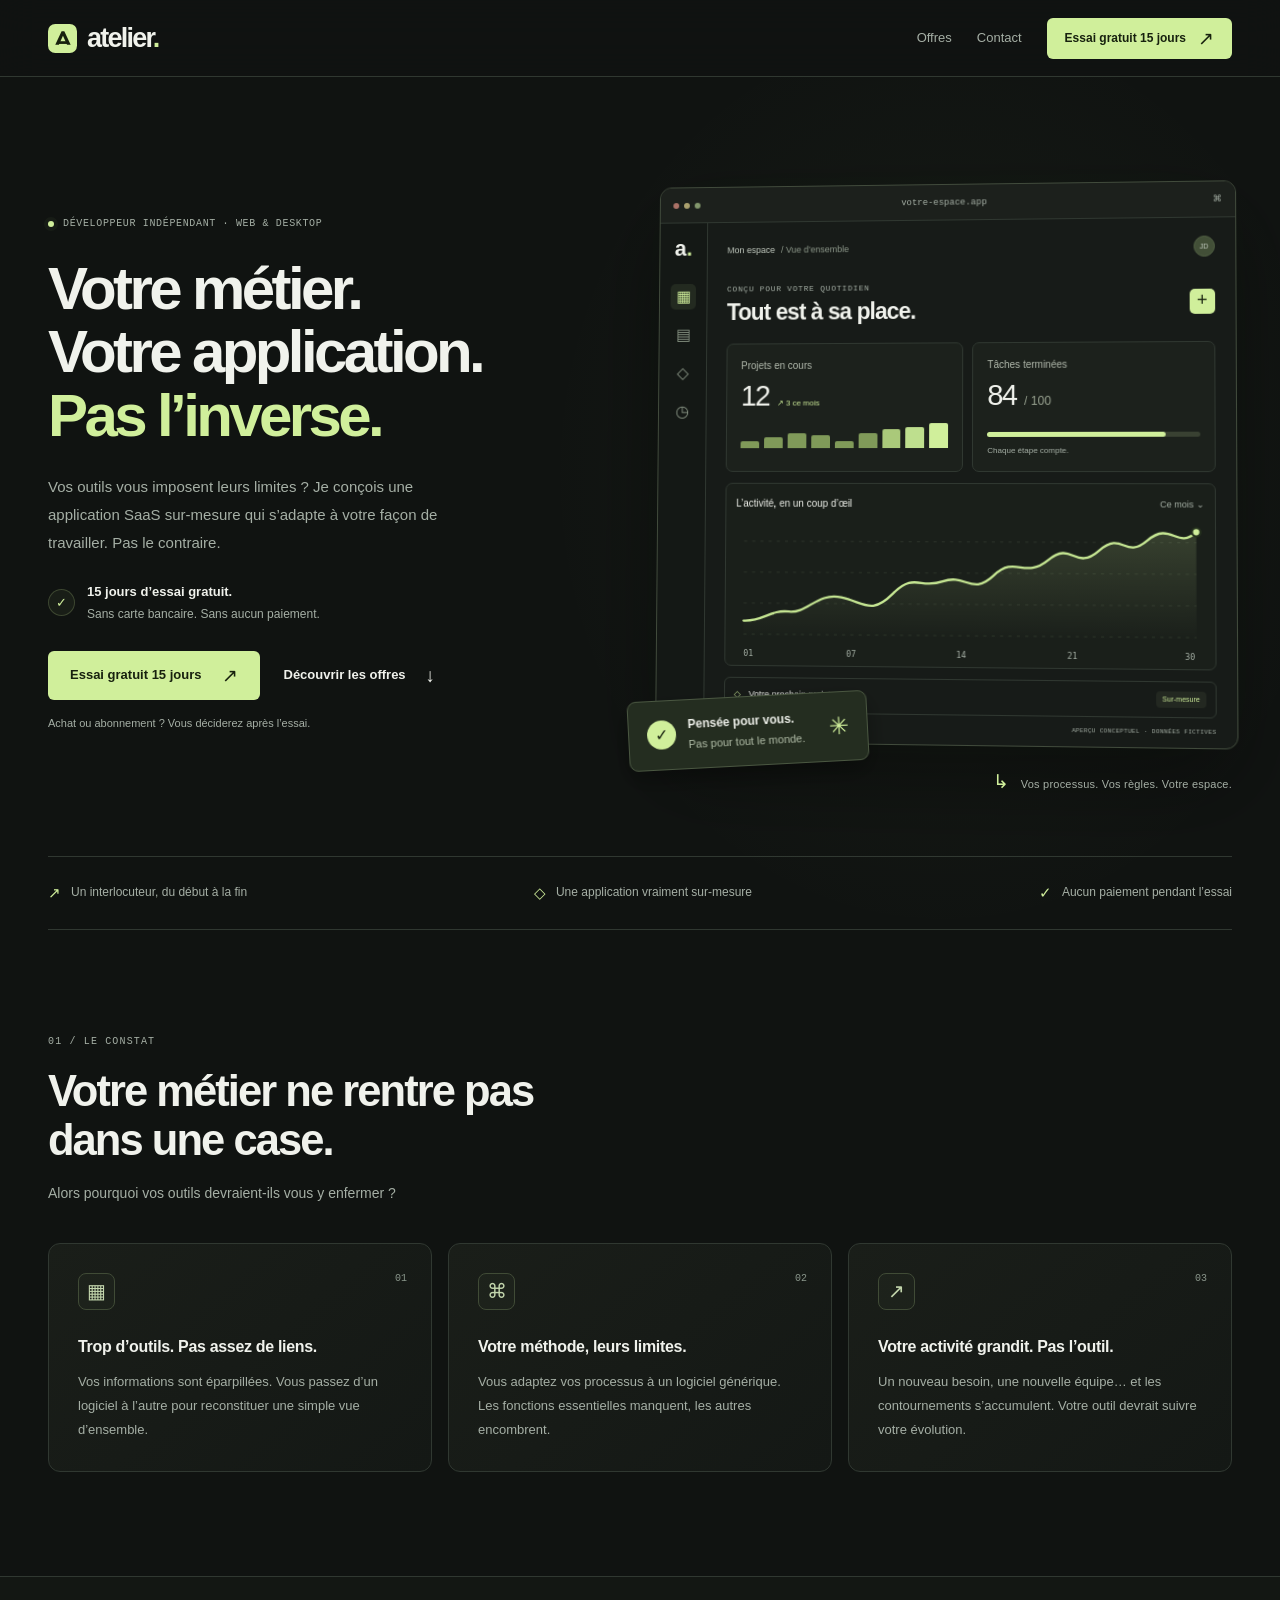
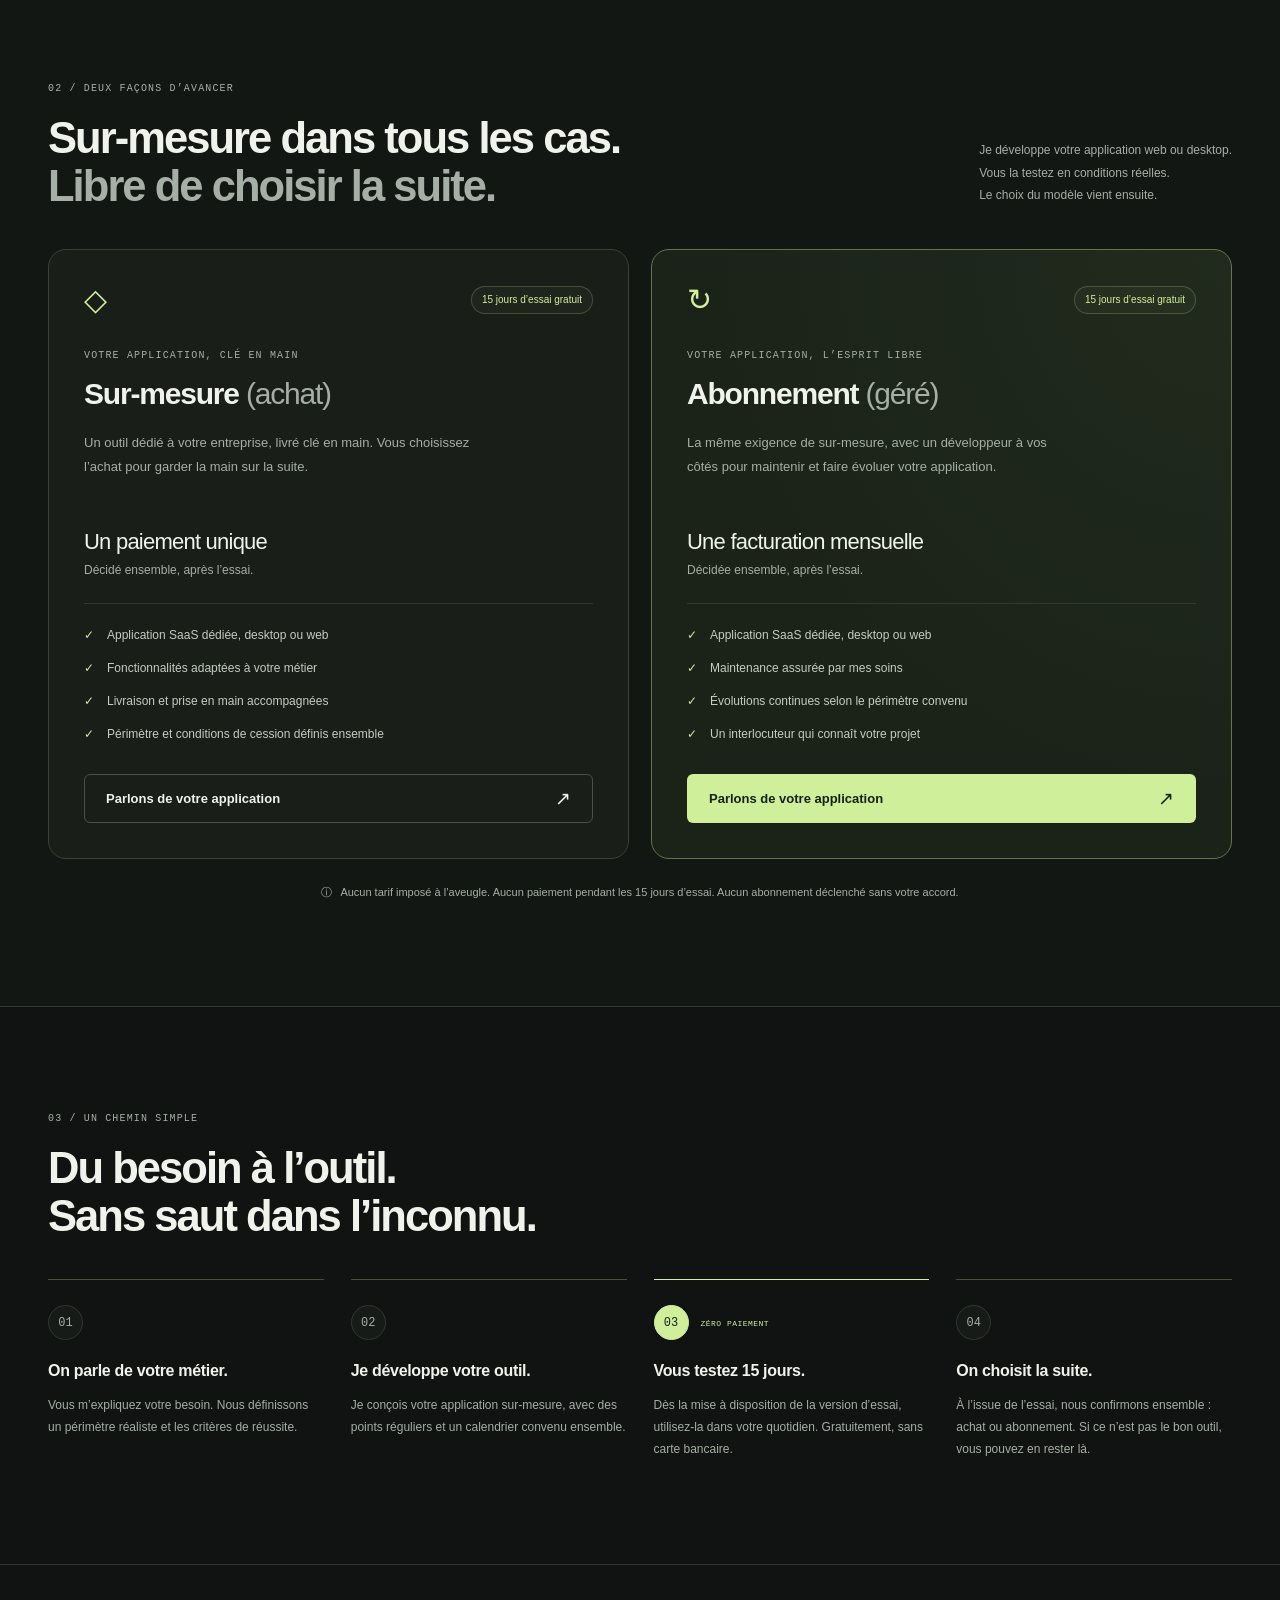
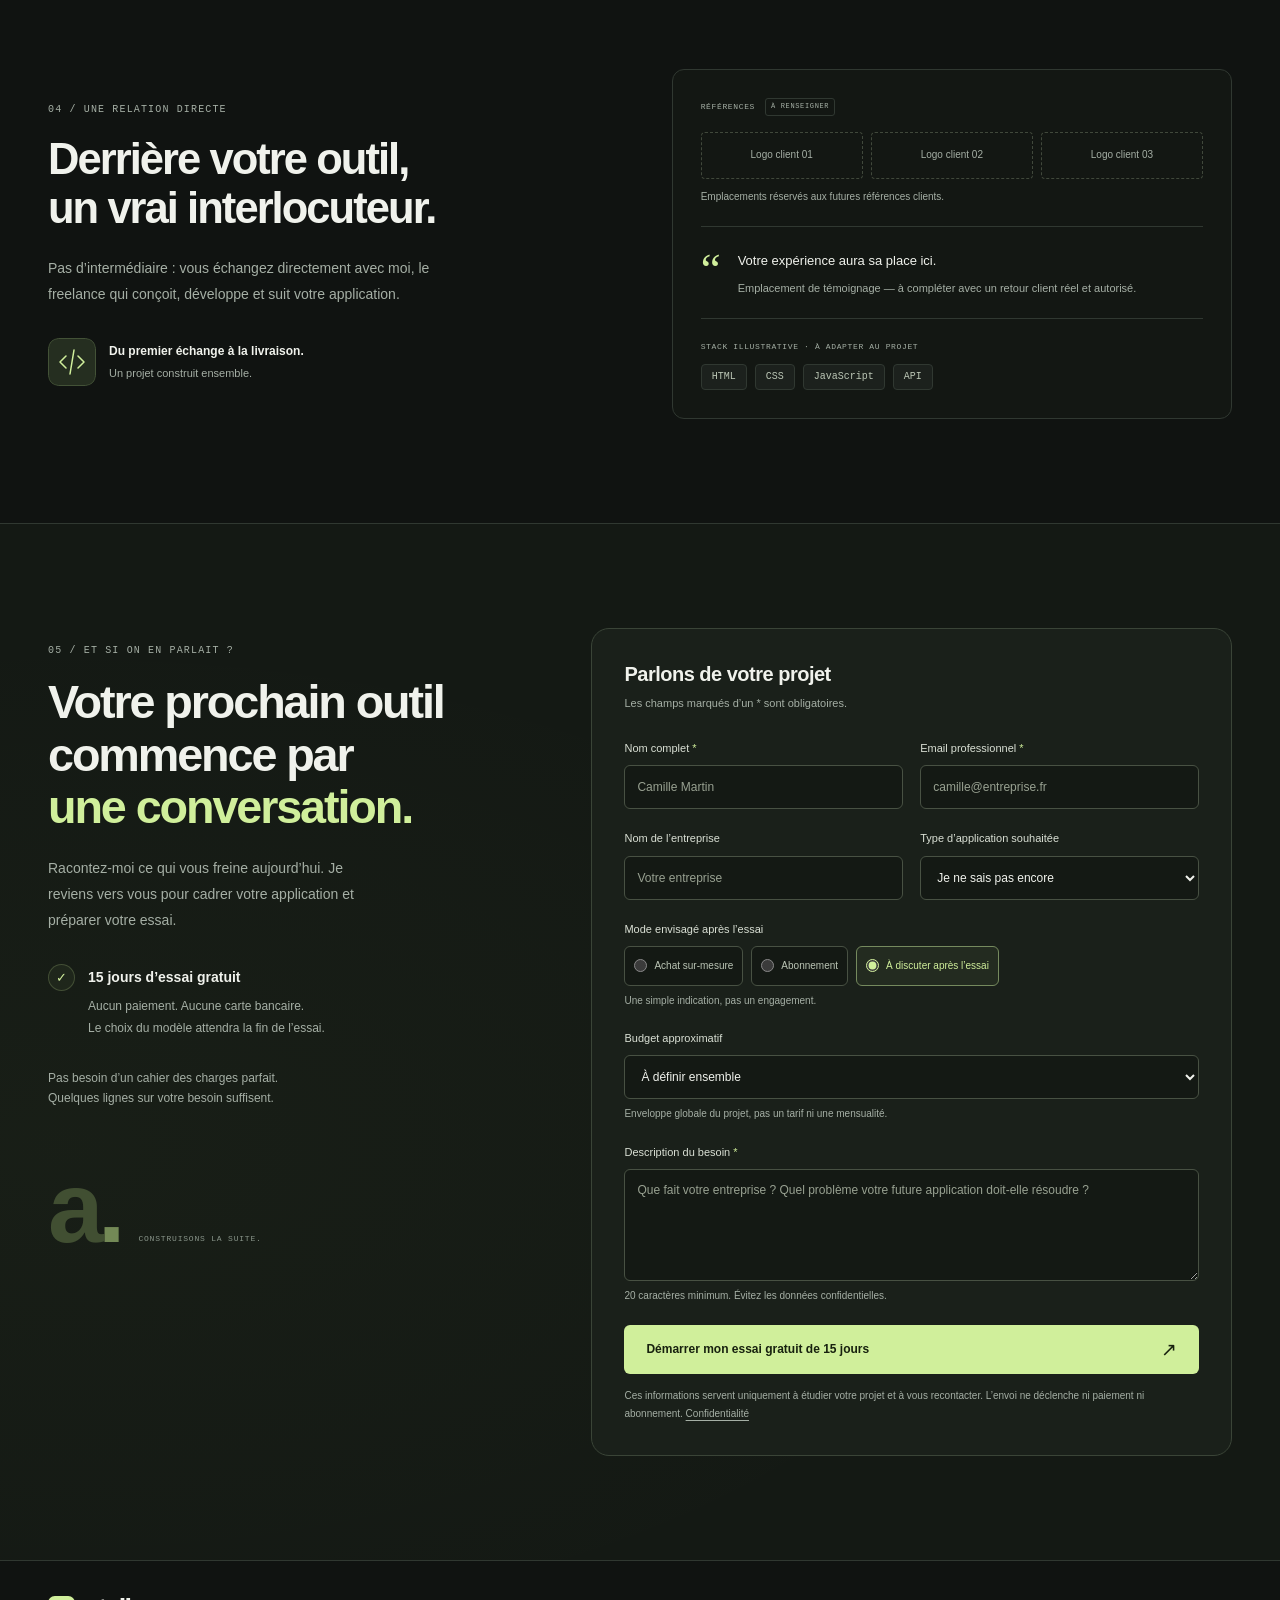
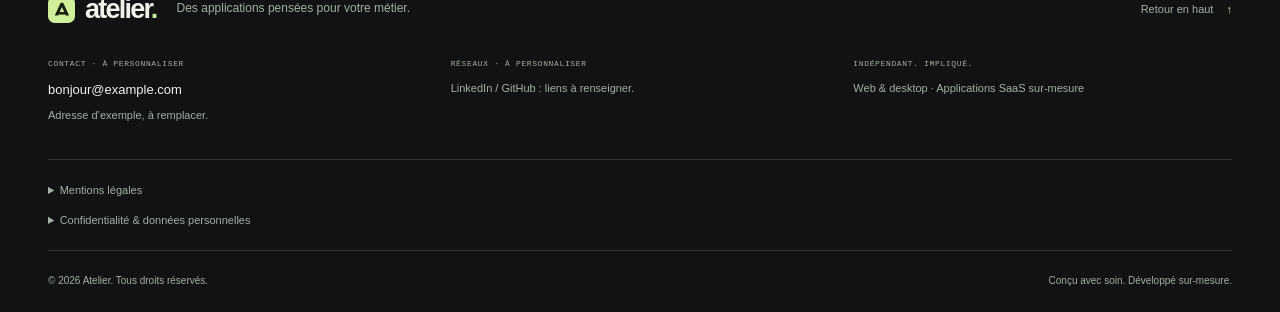
==== commit c57eda6b: "Add native SaaS landing page and Google Sheets lead integration Co-authored-by: arena-agent <2970537" ====
--- a/landing-page/index.html
+++ b/landing-page/index.html
@@ -1,462 +1,168 @@
-<!DOCTYPE html>
+<!doctype html>
 <html lang="fr">
 <head>
-  <meta charset="UTF-8">
-  <meta name="viewport" content="width=device-width, initial-scale=1.0">
-  <title>Super-Nat — Applications SaaS sur-mesure | 15 jours d'essai gratuit sans paiement</title>
-  <meta name="description" content="Je conçois et développe votre application SaaS sur-mesure (desktop ou web). 15 jours d'essai gratuit, sans aucun paiement. Choix entre achat unique ou abonnement décidé ensemble après l'essai.">
-  <meta name="theme-color" content="#08080A">
-  <link rel="preconnect" href="https://fonts.googleapis.com">
-  <link rel="preconnect" href="https://fonts.gstatic.com" crossorigin>
-  <link href="https://fonts.googleapis.com/css2?family=Inter:wght@400;500;600;700;800&family=JetBrains+Mono:wght@400;500&display=swap" rel="stylesheet">
+  <meta charset="utf-8">
+  <meta name="viewport" content="width=device-width, initial-scale=1">
+  <meta name="theme-color" content="#101311">
+  <meta name="description" content="Votre application SaaS sur-mesure, web ou desktop. Travaillez directement avec un développeur indépendant. Testez 15 jours gratuitement, sans paiement, puis choisissez l’achat ou l’abonnement.">
+  <title>Atelier — Votre métier. Votre application.</title>
+  <link rel="icon" href="img/mark.svg" type="image/svg+xml">
   <link rel="stylesheet" href="style.css">
-  <link rel="icon" type="image/svg+xml" href="img/logo.svg">
+  <script src="script.js" defer></script>
 </head>
 <body>
-  <!-- Header / Nav -->
-  <header class="header" id="top">
-    <div class="container header__inner">
-      <a href="#top" class="logo" aria-label="Super-Nat — Retour en haut">
-        <span class="logo__mark" aria-hidden="true"><img src="img/logo.svg" alt="" width="28" height="28"></span>
-        <span class="logo__text">super—nat</span>
-        <span class="logo__dot" aria-hidden="true"></span>
-      </a>
-      <nav class="nav" aria-label="Navigation principale">
-        <a href="#offres" class="nav__link">Offres</a>
-        <a href="#contact" class="nav__link">Contact</a>
+  <a class="skip-link" href="#contenu">Aller au contenu</a>
+  <header class="site-header">
+    <div class="container nav-shell">
+      <a class="brand" href="#accueil" aria-label="Atelier, accueil"><img src="img/mark.svg" width="29" height="29" alt=""><span>atelier<span class="brand-dot">.</span></span></a>
+      <nav aria-label="Navigation principale">
+        <a class="nav-link" href="#offres">Offres</a>
+        <a class="nav-link" href="#contact">Contact</a>
+        <a class="button button-small button-primary" href="#contact">Essai gratuit 15 jours <span aria-hidden="true">↗</span></a>
       </nav>
-      <a href="#contact" class="btn btn--primary btn--sm header__cta">Essai gratuit 15 jours</a>
-      <button class="header__burger" aria-label="Ouvrir le menu" aria-expanded="false" aria-controls="mobile-nav">
-        <span></span><span></span><span></span>
-      </button>
     </div>
-    <nav class="mobile-nav" id="mobile-nav" aria-label="Navigation mobile" hidden>
-      <a href="#offres" class="mobile-nav__link">Offres</a>
-      <a href="#contact" class="mobile-nav__link">Contact</a>
-      <a href="#contact" class="btn btn--primary mobile-nav__cta">Essai gratuit 15 jours</a>
-    </nav>
   </header>
 
-  <main>
-    <!-- Hero -->
-    <section class="hero" aria-labelledby="hero-title">
-      <div class="hero__bg" aria-hidden="true">
-        <div class="hero__grid"></div>
-        <div class="hero__glow hero__glow--1"></div>
-        <div class="hero__glow hero__glow--2"></div>
-      </div>
-      <div class="container hero__inner">
-        <div class="hero__content">
-          <div class="badge hero__badge">
-            <span class="badge__dot" aria-hidden="true"></span>
-            Disponible maintenant — 15 jours d'essai gratuit, sans paiement
+  <main id="contenu">
+    <section class="hero section" id="accueil" aria-labelledby="hero-title">
+      <div class="container hero-layout">
+        <div class="hero-copy">
+          <p class="eyebrow"><span class="status-dot" aria-hidden="true"></span> DÉVELOPPEUR INDÉPENDANT · WEB & DESKTOP</p>
+          <h1 id="hero-title">Votre métier.<br>Votre application.<br><span>Pas l’inverse.</span></h1>
+          <p class="hero-description">Vos outils vous imposent leurs limites ? Je conçois une application SaaS sur-mesure qui s’adapte à votre façon de travailler. Pas le contraire.</p>
+          <div class="trial-note"><span class="check-icon" aria-hidden="true">✓</span><p><strong>15 jours d’essai gratuit.</strong><br>Sans carte bancaire. Sans aucun paiement.</p></div>
+          <div class="hero-actions">
+            <a class="button button-primary" href="#contact">Essai gratuit 15 jours <span aria-hidden="true">↗</span></a>
+            <a class="button button-ghost" href="#offres">Découvrir les offres <span aria-hidden="true">↓</span></a>
           </div>
-          <h1 id="hero-title" class="hero__title">
-            Arrêtez d'adapter<br>
-            <span class="hero__title-accent">votre entreprise</span><br>
-            à votre logiciel.
-          </h1>
-          <p class="hero__subtitle">
-            Je conçois et développe votre <strong>application SaaS sur-mesure</strong> — desktop ou web — qui épouse exactement vos processus. Pas de compromis, pas de fonctionnalités inutiles. Juste votre outil, enfin à votre image.
-          </p>
-          <div class="hero__actions">
-            <a href="#contact" class="btn btn--primary btn--lg hero__cta">
-              Démarrer mon essai gratuit de 15 jours
-              <span class="btn__sub">Sans paiement · Sans engagement</span>
-            </a>
-            <a href="#offres" class="btn btn--ghost btn--lg">Voir les offres →</a>
-          </div>
-          <p class="hero__trustline">
-            <span aria-hidden="true">✓</span> Aucune carte bancaire requise &nbsp;·&nbsp; Choix du mode (achat ou abonnement) <strong>après</strong> l'essai
-          </p>
+          <p class="micro-copy">Achat ou abonnement ? Vous déciderez après l’essai.</p>
         </div>
-        <div class="hero__visual" aria-hidden="true">
-          <img src="img/hero-illustration.svg" alt="" width="560" height="420" loading="eager">
-          <!-- Fallback decorative window -->
-          <div class="hero__window">
-            <div class="hero__window-bar">
-              <span class="dot dot--red"></span><span class="dot dot--yellow"></span><span class="dot dot--green"></span>
-              <span class="hero__window-title">votre-app.super-nat.app</span>
-            </div>
-            <div class="hero__window-body">
-              <div class="hero__window-line" style="width: 42%"></div>
-              <div class="hero__window-line" style="width: 68%"></div>
-              <div class="hero__window-line" style="width: 55%"></div>
-              <div class="hero__window-grid">
-                <div class="hero__window-card"></div>
-                <div class="hero__window-card"></div>
-                <div class="hero__window-card"></div>
+
+        <div class="hero-visual" aria-label="Illustration d’une application métier personnalisée">
+          <div class="visual-orbit" aria-hidden="true"></div>
+          <div class="application-window">
+            <div class="window-bar"><div class="window-dots" aria-hidden="true"><i></i><i></i><i></i></div><span>votre-espace.app</span><span class="window-lock" aria-hidden="true">⌘</span></div>
+            <div class="app-layout">
+              <aside class="app-sidebar" aria-hidden="true">
+                <div class="workspace-logo">a<span>.</span></div>
+                <span class="sidebar-icon selected">▦</span><span class="sidebar-icon">▤</span><span class="sidebar-icon">◇</span><span class="sidebar-icon">◷</span>
+                <span class="sidebar-avatar">V</span>
+              </aside>
+              <div class="app-content">
+                <div class="app-breadcrumb">Mon espace <span>/ Vue d’ensemble</span><span class="app-avatar" aria-hidden="true">JD</span></div>
+                <div class="dashboard-title"><div><p>CONÇU POUR VOTRE QUOTIDIEN</p><h2>Tout est à sa place.</h2></div><span class="app-plus" aria-hidden="true">+</span></div>
+                <div class="metric-grid">
+                  <div class="metric"><span>Projets en cours</span><strong>12 <small>↗ 3 ce mois</small></strong><div class="mini-bars" aria-hidden="true"><i></i><i></i><i></i><i></i><i></i><i></i><i></i><i></i><i></i></div></div>
+                  <div class="metric"><span>Tâches terminées</span><strong>84<span class="metric-unit"> / 100</span></strong><div class="progress-track"><span></span></div><p>Chaque étape compte.</p></div>
+                </div>
+                <div class="activity-card"><div class="activity-heading"><span>L’activité, en un coup d’œil</span><span>Ce mois <span aria-hidden="true">⌄</span></span></div><img src="img/activity.svg" width="450" height="136" alt="Courbe illustrative de progression de l’activité, sans données client réelles."></div>
+                <div class="project-row"><span class="project-square" aria-hidden="true">◇</span><span>Votre prochain projet</span><span class="project-badge">Sur-mesure</span></div>
+                <p class="demo-caption">APERÇU CONCEPTUEL · DONNÉES FICTIVES</p>
               </div>
             </div>
           </div>
+          <div class="floating-note"><span class="note-icon" aria-hidden="true">✓</span><div><strong>Pensée pour vous.</strong><span>Pas pour tout le monde.</span></div><span class="note-spark" aria-hidden="true">✳</span></div>
+          <div class="visual-caption"><span aria-hidden="true">↳</span> Vos processus. Vos règles. Votre espace.</div>
+        </div>
+      </div>
+      <div class="container hero-benefits" aria-label="Les engagements"><span><i aria-hidden="true">↗</i> Un interlocuteur, du début à la fin</span><span><i aria-hidden="true">◇</i> Une application vraiment sur-mesure</span><span><i aria-hidden="true">✓</i> Aucun paiement pendant l’essai</span></div>
+    </section>
+
+    <section class="section problem-section" aria-labelledby="problem-title">
+      <div class="container">
+        <div class="section-heading reveal"><p class="eyebrow">01 / LE CONSTAT</p><h2 id="problem-title">Votre métier ne rentre pas<br>dans une case.</h2><p>Alors pourquoi vos outils devraient-ils vous y enfermer ?</p></div>
+        <div class="three-grid">
+          <article class="pain-card reveal"><span class="line-icon" aria-hidden="true">▦</span><h3>Trop d’outils. Pas assez de liens.</h3><p>Vos informations sont éparpillées. Vous passez d’un logiciel à l’autre pour reconstituer une simple vue d’ensemble.</p><span class="card-index" aria-hidden="true">01</span></article>
+          <article class="pain-card reveal"><span class="line-icon" aria-hidden="true">⌘</span><h3>Votre méthode, leurs limites.</h3><p>Vous adaptez vos processus à un logiciel générique. Les fonctions essentielles manquent, les autres encombrent.</p><span class="card-index" aria-hidden="true">02</span></article>
+          <article class="pain-card reveal"><span class="line-icon" aria-hidden="true">↗</span><h3>Votre activité grandit. Pas l’outil.</h3><p>Un nouveau besoin, une nouvelle équipe… et les contournements s’accumulent. Votre outil devrait suivre votre évolution.</p><span class="card-index" aria-hidden="true">03</span></article>
         </div>
       </div>
     </section>
 
-    <!-- Problème / Douleur -->
-    <section class="section problem" id="probleme" aria-labelledby="problem-title">
+    <section class="section offers-section" id="offres" aria-labelledby="offers-title">
       <div class="container">
-        <div class="section__header">
-          <p class="eyebrow">Le constat</p>
-          <h2 id="problem-title" class="section__title">Les outils génériques vous coûtent plus qu'ils ne vous servent.</h2>
-          <p class="section__subtitle">Quand votre métier est spécifique, un logiciel standard devient un frein. Vous le ressentez chaque jour :</p>
-        </div>
-        <div class="grid-3">
-          <article class="card card--problem">
-            <div class="card__icon" aria-hidden="true">
-              <!-- Icon puzzle mismatch -->
-              <svg width="24" height="24" viewBox="0 0 24 24" fill="none" stroke="currentColor" stroke-width="1.5"><path d="M9 9H6a3 3 0 0 0-3 3v6a3 3 0 0 0 3 3h6a3 3 0 0 0 3-3v-3"/><path d="M15 9a3 3 0 0 1 3-3h0a3 3 0 0 1 3 3v0a3 3 0 0 1-3 3h-3V9Z"/><path d="M15 15v3a3 3 0 0 1-3 3h0a3 3 0 0 1-3-3v0a3 3 0 0 1 3-3h3Z"/></svg>
-            </div>
-            <h3 class="card__title">Vous tordez vos processus pour rentrer dans des cases</h3>
-            <p class="card__text">Champs inutiles, workflows imposés, détours au quotidien. Votre équipe passe plus de temps à contourner l'outil qu'à faire son métier.</p>
+        <div class="section-heading split-heading reveal"><div><p class="eyebrow">02 / DEUX FAÇONS D’AVANCER</p><h2 id="offers-title">Sur-mesure dans tous les cas.<br><span class="text-muted">Libre de choisir la suite.</span></h2></div><p>Je développe votre application web ou desktop.<br>Vous la testez en conditions réelles.<br>Le choix du modèle vient ensuite.</p></div>
+        <div class="offers-grid">
+          <article class="offer-card reveal">
+            <div class="offer-top"><span class="offer-symbol" aria-hidden="true">◇</span><span class="pill">15 jours d’essai gratuit</span></div>
+            <p class="eyebrow">VOTRE APPLICATION, CLÉ EN MAIN</p><h3>Sur-mesure <span>(achat)</span></h3>
+            <p class="offer-description">Un outil dédié à votre entreprise, livré clé en main. Vous choisissez l’achat pour garder la main sur la suite.</p>
+            <div class="payment-type">Un paiement unique<span>Décidé ensemble, après l’essai.</span></div>
+            <ul class="feature-list"><li>Application SaaS dédiée, desktop ou web</li><li>Fonctionnalités adaptées à votre métier</li><li>Livraison et prise en main accompagnées</li><li>Périmètre et conditions de cession définis ensemble</li></ul>
+            <a class="button button-outline" href="#contact">Parlons de votre application <span aria-hidden="true">↗</span></a>
           </article>
-          <article class="card card--problem">
-            <div class="card__icon" aria-hidden="true">
-              <svg width="24" height="24" viewBox="0 0 24 24" fill="none" stroke="currentColor" stroke-width="1.5"><path d="M12 8c-2.21 0-4 1.79-4 4s1.79 4 4 4 4-1.79 4-4-1.79-4-4-4Z"/><path d="M16 8V6a4 4 0 0 0-8 0v2"/><path d="M12 16v2"/><path d="M9 12H7"/><path d="M17 12h-2"/></svg>
-            </div>
-            <h3 class="card__title">Vous payez pour 80&nbsp;% de fonctions qui ne vous servent à rien</h3>
-            <p class="card__text">Licences par utilisateur, modules que vous n'ouvrirez jamais, factures qui grimpent avec la croissance — sans créer de valeur métier.</p>
-          </article>
-          <article class="card card--problem">
-            <div class="card__icon" aria-hidden="true">
-              <svg width="24" height="24" viewBox="0 0 24 24" fill="none" stroke="currentColor" stroke-width="1.5"><path d="M12 6v6l4 2"/><circle cx="12" cy="12" r="9"/><path d="M16 8l2-2"/><path d="M12 2a10 10 0 0 1 10 10"/></svg>
-            </div>
-            <h3 class="card__title">Vous attendez des mois une évolution qui n'arrive jamais</h3>
-            <p class="card__text">Ticket support, roadmap opaque, mise à jour qui casse ce qui marchait. Votre besoin métier, lui, ne peut pas attendre le prochain trimestre.</p>
+          <article class="offer-card offer-managed reveal">
+            <div class="offer-top"><span class="offer-symbol" aria-hidden="true">↻</span><span class="pill">15 jours d’essai gratuit</span></div>
+            <p class="eyebrow">VOTRE APPLICATION, L’ESPRIT LIBRE</p><h3>Abonnement <span>(géré)</span></h3>
+            <p class="offer-description">La même exigence de sur-mesure, avec un développeur à vos côtés pour maintenir et faire évoluer votre application.</p>
+            <div class="payment-type">Une facturation mensuelle<span>Décidée ensemble, après l’essai.</span></div>
+            <ul class="feature-list"><li>Application SaaS dédiée, desktop ou web</li><li>Maintenance assurée par mes soins</li><li>Évolutions continues selon le périmètre convenu</li><li>Un interlocuteur qui connaît votre projet</li></ul>
+            <a class="button button-primary" href="#contact">Parlons de votre application <span aria-hidden="true">↗</span></a>
           </article>
         </div>
-        <p class="problem__closing">Et si, pour une fois, c'était le logiciel qui s'adaptait à vous — et non l'inverse&nbsp;?</p>
+        <p class="offers-footnote"><span aria-hidden="true">ⓘ</span> Aucun tarif imposé à l’aveugle. Aucun paiement pendant les 15 jours d’essai. Aucun abonnement déclenché sans votre accord.</p>
       </div>
     </section>
 
-    <!-- Solution / Offres -->
-    <section class="section offers" id="offres" aria-labelledby="offers-title">
-      <div class="container">
-        <div class="section__header">
-          <p class="eyebrow">La solution</p>
-          <h2 id="offers-title" class="section__title">Une application à votre image.<br>Deux façons d'en profiter.</h2>
-          <p class="section__subtitle">Même qualité, même exigence sur-mesure. Seul le mode de collaboration change — et vous ne le choisissez qu'<strong>après</strong> avoir essayé.</p>
-        </div>
+    <section class="section process-section" aria-labelledby="process-title">
+      <div class="container"><div class="section-heading reveal"><p class="eyebrow">03 / UN CHEMIN SIMPLE</p><h2 id="process-title">Du besoin à l’outil.<br>Sans saut dans l’inconnu.</h2></div>
+        <ol class="steps">
+          <li class="step reveal"><span class="step-number">01</span><h3>On parle de votre métier.</h3><p>Vous m’expliquez votre besoin. Nous définissons un périmètre réaliste et les critères de réussite.</p></li>
+          <li class="step reveal"><span class="step-number">02</span><h3>Je développe votre outil.</h3><p>Je conçois votre application sur-mesure, avec des points réguliers et un calendrier convenu ensemble.</p></li>
+          <li class="step step-highlight reveal"><span class="step-number">03</span><span class="step-label">ZÉRO PAIEMENT</span><h3>Vous testez 15 jours.</h3><p>Dès la mise à disposition de la version d’essai, utilisez-la dans votre quotidien. Gratuitement, sans carte bancaire.</p></li>
+          <li class="step reveal"><span class="step-number">04</span><h3>On choisit la suite.</h3><p>À l’issue de l’essai, nous confirmons ensemble : achat ou abonnement. Si ce n’est pas le bon outil, vous pouvez en rester là.</p></li>
+        </ol>
+      </div>
+    </section>
 
-        <div class="offers__grid">
-          <!-- Offre 1 : Achat -->
-          <article class="offer">
-            <div class="offer__badge">15 jours d'essai gratuit — sans paiement</div>
-            <div class="offer__header">
-              <h3 class="offer__title">Sur-mesure <span class="offer__title-light">(achat)</span></h3>
-              <p class="offer__price"><span class="offer__price-main">Paiement unique</span> <span class="offer__price-note">décidé après l'essai</span></p>
-              <p class="offer__desc">Votre application SaaS dédiée, livrée clé en main. Vous êtes propriétaire, vous avancez à votre rythme.</p>
-            </div>
-            <ul class="offer__list" role="list">
-              <li><span class="check" aria-hidden="true">✓</span> Application desktop <em>ou</em> web, 100&nbsp;% sur-mesure</li>
-              <li><span class="check" aria-hidden="true">✓</span> Conception, développement et livraison clé en main</li>
-              <li><span class="check" aria-hidden="true">✓</span> Code source et données vous appartiennent</li>
-              <li><span class="check" aria-hidden="true">✓</span> Formation prise en main incluse</li>
-              <li><span class="check" aria-hidden="true">✓</span> Garantie correctifs 30 jours après livraison</li>
-              <li><span class="check check--muted" aria-hidden="true">—</span> <span class="muted">Évolutions à la demande, sans maintenance continue</span></li>
-            </ul>
-            <p class="offer__ideal">Idéal si : vous voulez capitaliser et garder la main en interne.</p>
-            <a href="#contact" class="btn btn--secondary btn--block">Choisir l'achat après l'essai</a>
-            <p class="offer__footnote">Aucun paiement avant la fin des 15 jours d'essai.</p>
-          </article>
-
-          <!-- Offre 2 : Abonnement -->
-          <article class="offer offer--featured" aria-label="Offre recommandée : Abonnement géré">
-            <div class="offer__badge offer__badge--featured">15 jours d'essai gratuit — sans paiement</div>
-            <div class="offer__featured-label" aria-hidden="true">Le plus choisi</div>
-            <div class="offer__header">
-              <h3 class="offer__title">Abonnement <span class="offer__title-light">(géré)</span></h3>
-              <p class="offer__price"><span class="offer__price-main">Facturation mensuelle</span> <span class="offer__price-note">décidée après l'essai</span></p>
-              <p class="offer__desc">La même application, maintenue et fait évoluer en continu. Vous vous concentrez sur votre métier.</p>
-            </div>
-            <ul class="offer__list" role="list">
-              <li><span class="check" aria-hidden="true">✓</span> Application desktop <em>ou</em> web, 100&nbsp;% sur-mesure</li>
-              <li><span class="check" aria-hidden="true">✓</span> Hébergement, maintenance et mises à jour inclus</li>
-              <li><span class="check" aria-hidden="true">✓</span> Évolutions continues selon vos retours</li>
-              <li><span class="check" aria-hidden="true">✓</span> Support prioritaire & monitoring</li>
-              <li><span class="check" aria-hidden="true">✓</span> Sauvegardes et sécurité gérées</li>
-              <li><span class="check" aria-hidden="true">✓</span> Résiliable — vous gardez l'export de vos données</li>
-            </ul>
-            <p class="offer__ideal">Idéal si : vous voulez un outil qui vit et s'améliore sans y penser.</p>
-            <a href="#contact" class="btn btn--primary btn--block">Choisir l'abonnement après l'essai</a>
-            <p class="offer__footnote">Aucun paiement avant la fin des 15 jours d'essai.</p>
-          </article>
-        </div>
-
-        <div class="offers__reassurance">
-          <p><span aria-hidden="true">↳</span> Dans les deux cas, on ne parle argent <strong>qu'après</strong> que vous ayez eu l'application entre les mains pendant 15 jours. Pas de surprise.</p>
+    <section class="section trust-section" aria-labelledby="trust-title">
+      <div class="container trust-layout">
+        <div class="reveal"><p class="eyebrow">04 / UNE RELATION DIRECTE</p><h2 id="trust-title">Derrière votre outil,<br>un vrai interlocuteur.</h2><p class="section-description">Pas d’intermédiaire : vous échangez directement avec moi, le freelance qui conçoit, développe et suit votre application.</p><div class="signature"><img src="img/workshop.svg" width="48" height="48" alt="Symbole de l’atelier de développement"><div><strong>Du premier échange à la livraison.</strong><span>Un projet construit ensemble.</span></div></div></div>
+        <div class="trust-modules reveal">
+          <!-- RÉFÉRENCES : remplacer chaque emplacement par un logo de client réel (avec son accord), son nom et un texte alt approprié. Retirer la mention provisoire uniquement après remplacement. -->
+          <div class="references-module"><p class="module-label">RÉFÉRENCES <span>À RENSEIGNER</span></p><div class="client-placeholders"><span>Logo client 01</span><span>Logo client 02</span><span>Logo client 03</span></div><p class="placeholder-note">Emplacements réservés aux futures références clients.</p></div>
+          <!-- TÉMOIGNAGE : remplacer ce bloc par une citation authentique et autorisée, le nom, la fonction et l’entreprise de son auteur. Aucun témoignage fictif ne doit être présenté comme réel. -->
+          <figure class="testimonial-placeholder"><span aria-hidden="true">“</span><figcaption><strong>Votre expérience aura sa place ici.</strong><p>Emplacement de témoignage — à compléter avec un retour client réel et autorisé.</p></figcaption></figure>
+          <!-- STACK : technologies illustratives. Remplacer ou compléter avec les technologies réellement maîtrisées et utilisées sur les projets SaaS. -->
+          <div class="stack-module"><p class="module-label">STACK ILLUSTRATIVE · À ADAPTER AU PROJET</p><div class="stack-tags"><span>HTML</span><span>CSS</span><span>JavaScript</span><span>API</span></div></div>
         </div>
       </div>
     </section>
 
-    <!-- Comment ça marche -->
-    <section class="section steps" id="comment-ca-marche" aria-labelledby="steps-title">
-      <div class="container">
-        <div class="section__header">
-          <p class="eyebrow">Comment ça marche</p>
-          <h2 id="steps-title" class="section__title">De l'idée à l'outil, en quatre étapes simples.</h2>
+    <section class="section contact-section" id="contact" aria-labelledby="contact-title">
+      <div class="container contact-layout">
+        <div class="contact-copy reveal"><p class="eyebrow">05 / ET SI ON EN PARLAIT ?</p><h2 id="contact-title">Votre prochain outil<br>commence par<br><span>une conversation.</span></h2><p>Racontez-moi ce qui vous freine aujourd’hui. Je reviens vers vous pour cadrer votre application et préparer votre essai.</p><div class="contact-promise"><span class="check-icon" aria-hidden="true">✓</span><div><strong>15 jours d’essai gratuit</strong><p>Aucun paiement. Aucune carte bancaire.<br>Le choix du modèle attendra la fin de l’essai.</p></div></div><p class="contact-small">Pas besoin d’un cahier des charges parfait.<br>Quelques lignes sur votre besoin suffisent.</p><div class="contact-decoration" aria-hidden="true">a<span>.</span><i>CONSTRUISONS LA SUITE.</i></div></div>
+        <div class="form-card reveal">
+          <div class="form-heading"><h3>Parlons de votre projet</h3><p>Les champs marqués d’un <span aria-hidden="true">*</span> sont obligatoires.</p></div>
+          <noscript><p class="form-message" role="status">Activez JavaScript pour envoyer ce formulaire. Aucun paiement n’est demandé.</p></noscript>
+          <form id="lead-form" aria-describedby="form-privacy" method="post">
+            <div class="form-grid">
+              <div class="field"><label for="fullName">Nom complet <span aria-hidden="true">*</span></label><input id="fullName" name="fullName" type="text" autocomplete="name" placeholder="Camille Martin" required minlength="2" maxlength="120"></div>
+              <div class="field"><label for="email">Email professionnel <span aria-hidden="true">*</span></label><input id="email" name="email" type="email" autocomplete="email" placeholder="camille@entreprise.fr" required pattern="[^\s@]+@[^\s@]+\.[^\s@]+" maxlength="254"></div>
+              <div class="field"><label for="company">Nom de l’entreprise</label><input id="company" name="company" type="text" autocomplete="organization" placeholder="Votre entreprise" maxlength="160"></div>
+              <div class="field"><label for="appType">Type d’application souhaitée</label><select id="appType" name="appType"><option value="Je ne sais pas encore">Je ne sais pas encore</option><option value="Application desktop">Application desktop</option><option value="Application web">Application web</option></select></div>
+            </div>
+            <fieldset class="mode-field"><legend>Mode envisagé après l’essai</legend><div class="radio-options"><label><input type="radio" name="collaborationMode" value="Achat sur-mesure"><span>Achat sur-mesure</span></label><label><input type="radio" name="collaborationMode" value="Abonnement"><span>Abonnement</span></label><label><input type="radio" name="collaborationMode" value="À discuter après l’essai" checked><span>À discuter après l’essai</span></label></div><p class="field-hint">Une simple indication, pas un engagement.</p></fieldset>
+            <div class="field"><label for="budget">Budget approximatif</label><select id="budget" name="budget" aria-describedby="budget-hint"><option value="À définir ensemble">À définir ensemble</option><option value="Moins de 3 000 €">Moins de 3 000 €</option><option value="3 000 à 7 000 €">3 000 à 7 000 €</option><option value="7 000 à 15 000 €">7 000 à 15 000 €</option><option value="Plus de 15 000 €">Plus de 15 000 €</option></select><p class="field-hint" id="budget-hint">Enveloppe globale du projet, pas un tarif ni une mensualité.</p></div>
+            <div class="field"><label for="description">Description du besoin <span aria-hidden="true">*</span></label><textarea id="description" name="description" rows="4" required minlength="20" maxlength="5000" placeholder="Que fait votre entreprise ? Quel problème votre future application doit-elle résoudre ?" aria-describedby="description-hint"></textarea><p class="field-hint" id="description-hint">20 caractères minimum. Évitez les données confidentielles.</p></div>
+            <button class="button button-primary submit-button" id="submit-button" type="submit" disabled><span class="button-label">Démarrer mon essai gratuit de 15 jours</span><span class="submit-icon" aria-hidden="true">↗</span></button>
+            <p class="form-privacy" id="form-privacy">Ces informations servent uniquement à étudier votre projet et à vous recontacter. L’envoi ne déclenche ni paiement ni abonnement. <a href="#confidentialite">Confidentialité</a></p>
+            <div id="form-message" class="form-message" role="status" aria-live="polite" aria-atomic="true" hidden></div>
+          </form>
         </div>
-        <ol class="steps__grid" role="list">
-          <li class="step">
-            <div class="step__number" aria-hidden="true">01</div>
-            <h3 class="step__title">Échange des besoins</h3>
-            <p class="step__text">On cartographie vos processus, vos irritants et vos objectifs. Visio ou atelier — 45 à 60 min suffisent pour cadrer.</p>
-            <span class="step__meta">1–2 jours</span>
-          </li>
-          <li class="step">
-            <div class="step__number" aria-hidden="true">02</div>
-            <h3 class="step__title">Développement sur-mesure</h3>
-            <p class="step__text">Je conçois et développe votre application (desktop ou web). Vous suivez l'avancement et validez au fil de l'eau.</p>
-            <span class="step__meta">Délai selon périmètre</span>
-          </li>
-          <li class="step step--highlight">
-            <div class="step__number" aria-hidden="true">03</div>
-            <div class="step__badge">Sans paiement</div>
-            <h3 class="step__title">15 jours d'essai gratuit</h3>
-            <p class="step__text">Vous utilisez l'application en conditions réelles, avec vos données, votre équipe. Sans carte bancaire, sans engagement.</p>
-            <span class="step__meta">15 jours complets</span>
-          </li>
-          <li class="step">
-            <div class="step__number" aria-hidden="true">04</div>
-            <h3 class="step__title">Décision commune</h3>
-            <p class="step__text">On fait le bilan ensemble. Vous choisissez alors, librement : <strong>achat sur-mesure</strong> ou <strong>abonnement géré</strong>. Ou on s'arrête là.</p>
-            <span class="step__meta">Vous décidez</span>
-          </li>
-        </ol>
-      </div>
-    </section>
-
-    <!-- Preuves de confiance -->
-    <section class="section trust" id="confiance" aria-labelledby="trust-title">
-      <div class="container">
-        <div class="section__header">
-          <p class="eyebrow">Confiance</p>
-          <h2 id="trust-title" class="section__title">Ils me font confiance <span class="text-muted">(exemples à remplacer)</span></h2>
-          <p class="section__subtitle">Section prête à accueillir vos preuves sociales. Remplacez simplement les placeholders ci-dessous.</p>
-        </div>
-
-        <!--
-          PLACEHOLDER — LOGOS CLIENTS
-          Remplacez chaque .trust__logo par le SVG/PNG de vos clients (hauteur conseillée 24–32px, en niveaux de gris).
-          Conseil : 4 à 6 logos max, fond transparent, version monochrome.
-        -->
-        <div class="trust__logos" aria-label="Logos clients — placeholders">
-          <div class="trust__logo" aria-hidden="true">LOGO CLIENT 1</div>
-          <div class="trust__logo" aria-hidden="true">LOGO CLIENT 2</div>
-          <div class="trust__logo" aria-hidden="true">LOGO CLIENT 3</div>
-          <div class="trust__logo" aria-hidden="true">LOGO CLIENT 4</div>
-          <div class="trust__logo" aria-hidden="true">LOGO CLIENT 5</div>
-        </div>
-
-        <!--
-          PLACEHOLDER — TÉMOIGNAGES
-          Remplacez chaque <figure> par un vrai témoignage : photo, nom, poste, entreprise, citation.
-          Structure réutilisable : gardez les classes .testimonial / .testimonial__quote / .testimonial__author
-        -->
-        <div class="testimonials" role="list">
-          <figure class="testimonial" role="listitem">
-            <blockquote class="testimonial__quote">“Placeholder témoignage 1 — Remplacez ce texte par une citation client réelle. Ex : ‘Enfin un outil qui colle à notre façon de travailler. Livré en 3 semaines, adopté en 2 jours.’”</blockquote>
-            <figcaption class="testimonial__author">
-              <img src="img/avatar-placeholder.svg" alt="" width="40" height="40" class="testimonial__avatar">
-              <div>
-                <span class="testimonial__name">Prénom Nom</span>
-                <span class="testimonial__role">Poste · Entreprise</span>
-              </div>
-            </figcaption>
-          </figure>
-          <figure class="testimonial" role="listitem">
-            <blockquote class="testimonial__quote">“Placeholder témoignage 2 — Ex : ‘L'essai gratuit nous a convaincus. On a choisi l'abonnement et l'app évolue chaque mois avec nous.’”</blockquote>
-            <figcaption class="testimonial__author">
-              <img src="img/avatar-placeholder.svg" alt="" width="40" height="40" class="testimonial__avatar">
-              <div>
-                <span class="testimonial__name">Prénom Nom</span>
-                <span class="testimonial__role">Poste · Entreprise</span>
-              </div>
-            </figcaption>
-          </figure>
-          <figure class="testimonial" role="listitem">
-            <blockquote class="testimonial__quote">“Placeholder témoignage 3 — Ex : ‘Support ultra réactif, stack moderne, on a enfin un outil propriétaire sans la lourdeur d'une ESN.’”</blockquote>
-            <figcaption class="testimonial__author">
-              <img src="img/avatar-placeholder.svg" alt="" width="40" height="40" class="testimonial__avatar">
-              <div>
-                <span class="testimonial__name">Prénom Nom</span>
-                <span class="testimonial__role">Poste · Entreprise</span>
-              </div>
-            </figcaption>
-          </figure>
-        </div>
-
-        <!--
-          PLACEHOLDER — STACK TECHNIQUE
-          Remplacez par votre stack réelle (ex: Electron / Tauri / Next.js / PostgreSQL / etc.)
-          Icônes conseillées : SVG monochromes, 20–24px
-        -->
-        <div class="stack" aria-label="Stack technique — placeholders">
-          <span class="stack__label">Stack</span>
-          <span class="stack__item">TypeScript</span>
-          <span class="stack__item">Tauri / Electron</span>
-          <span class="stack__item">Next.js</span>
-          <span class="stack__item">PostgreSQL</span>
-          <span class="stack__item">— à remplacer par votre stack —</span>
-        </div>
-      </div>
-    </section>
-
-    <!-- Formulaire de contact / essai -->
-    <section class="section contact" id="contact" aria-labelledby="contact-title">
-      <div class="container contact__inner">
-        <div class="contact__intro">
-          <p class="eyebrow">Démarrer</p>
-          <h2 id="contact-title" class="section__title">Démarrez votre essai gratuit de 15 jours.</h2>
-          <p class="section__subtitle">Racontez-moi votre besoin en 2 minutes. Je vous réponds sous 24h ouvrées avec un cadrage clair et les prochaines étapes. <strong>Aucun paiement n'est demandé avant la fin de l'essai.</strong></p>
-          <ul class="contact__benefits" role="list">
-            <li><span aria-hidden="true">—</span> Réponse sous 24h ouvrées</li>
-            <li><span aria-hidden="true">—</span> Échange de cadrage offert (30 min)</li>
-            <li><span aria-hidden="true">—</span> Sans carte bancaire, sans engagement</li>
-          </ul>
-          <div class="contact__direct">
-            <p>Préférez l'email ?</p>
-            <!-- REMPLACEZ par votre vraie adresse -->
-            <a href="mailto:contact@super-nat.fr">contact@super-nat.fr</a>
-          </div>
-        </div>
-
-        <form class="form" id="lead-form" novalidate aria-describedby="form-help">
-          <p id="form-help" class="form__help">Les champs marqués d'un <span aria-hidden="true">*</span> sont obligatoires.</p>
-
-          <div class="form__grid">
-            <div class="form__field">
-              <label for="nom" class="form__label">Nom complet <span aria-hidden="true">*</span></label>
-              <input type="text" id="nom" name="nom" class="form__input" placeholder="Ex. Alex Durand" required autocomplete="name" aria-required="true">
-              <span class="form__error" id="error-nom" role="alert"></span>
-            </div>
-
-            <div class="form__field">
-              <label for="email" class="form__label">Email professionnel <span aria-hidden="true">*</span></label>
-              <input type="email" id="email" name="email" class="form__input" placeholder="alex@entreprise.fr" required autocomplete="email" inputmode="email" aria-required="true" pattern="[^@\s]+@[^@\s]+\.[^@\s]+">
-              <span class="form__error" id="error-email" role="alert"></span>
-            </div>
-          </div>
-
-          <div class="form__field">
-            <label for="entreprise" class="form__label">Nom de l'entreprise</label>
-            <input type="text" id="entreprise" name="entreprise" class="form__input" placeholder="Ex. Atelier Durand SAS" autocomplete="organization">
-          </div>
-
-          <div class="form__field">
-            <label for="type-app" class="form__label">Type d'application souhaitée</label>
-            <select id="type-app" name="type_app" class="form__input form__select">
-              <option value="" selected disabled>Choisissez une option</option>
-              <option value="Application desktop">Application desktop</option>
-              <option value="Application web">Application web</option>
-              <option value="Je ne sais pas encore">Je ne sais pas encore</option>
-            </select>
-          </div>
-
-          <fieldset class="form__fieldset">
-            <legend class="form__label">Mode envisagé après l'essai</legend>
-            <div class="radio-group">
-              <label class="radio">
-                <input type="radio" name="mode" value="Achat sur-mesure" class="radio__input">
-                <span class="radio__control" aria-hidden="true"></span>
-                <span class="radio__label">Achat sur-mesure</span>
-              </label>
-              <label class="radio">
-                <input type="radio" name="mode" value="Abonnement" class="radio__input">
-                <span class="radio__control" aria-hidden="true"></span>
-                <span class="radio__label">Abonnement</span>
-              </label>
-              <label class="radio">
-                <input type="radio" name="mode" value="À discuter après l'essai" class="radio__input" checked>
-                <span class="radio__control" aria-hidden="true"></span>
-                <span class="radio__label">À discuter après l'essai</span>
-              </label>
-            </div>
-          </fieldset>
-
-          <div class="form__field">
-            <label for="budget" class="form__label">Budget approximatif</label>
-            <select id="budget" name="budget" class="form__input form__select">
-              <option value="" selected disabled>Choisissez une tranche</option>
-              <option value="< 5k €">&lt; 5k €</option>
-              <option value="5k – 15k €">5k – 15k €</option>
-              <option value="15k – 50k €">15k – 50k €</option>
-              <option value="50k € +">50k € +</option>
-              <option value="Abonnement mensuel envisagé">Abonnement mensuel envisagé</option>
-              <option value="À discuter">À discuter</option>
-            </select>
-          </div>
-
-          <div class="form__field">
-            <label for="besoin" class="form__label">Description du besoin <span aria-hidden="true">*</span></label>
-            <textarea id="besoin" name="besoin" class="form__input form__textarea" rows="5" placeholder="Décrivez en quelques lignes : votre activité, le processus que vous voulez fluidifier, les irritants actuels, le résultat attendu..." required aria-required="true"></textarea>
-            <span class="form__error" id="error-besoin" role="alert"></span>
-            <span class="form__hint">Plus vous êtes concret, plus ma réponse sera précise.</span>
-          </div>
-
-          <!-- Honeypot anti-spam (laisser vide) -->
-          <div class="form__field form__field--honeypot" aria-hidden="true">
-            <label for="website">Ne pas remplir</label>
-            <input type="text" id="website" name="website" tabindex="-1" autocomplete="off">
-          </div>
-
-          <button type="submit" class="btn btn--primary btn--lg btn--block form__submit" id="form-submit">
-            <span class="btn__text">Démarrer mon essai gratuit de 15 jours</span>
-            <span class="btn__loader" aria-hidden="true"></span>
-          </button>
-          <p class="form__footnote">En cliquant, vous acceptez d'être recontacté au sujet de votre demande. Aucun paiement n'est demandé avant la fin de l'essai gratuit de 15 jours. Données traitées confidentiellement.</p>
-
-          <div class="form__status" id="form-status" role="status" aria-live="polite" aria-atomic="true"></div>
-        </form>
       </div>
     </section>
   </main>
 
-  <!-- Footer -->
-  <footer class="footer" aria-label="Pied de page">
-    <div class="container footer__inner">
-      <div class="footer__brand">
-        <a href="#top" class="logo logo--footer">
-          <span class="logo__mark" aria-hidden="true"><img src="img/logo.svg" alt="" width="24" height="24"></span>
-          <span class="logo__text">super—nat</span>
-        </a>
-        <p class="footer__tagline">Applications SaaS sur-mesure — desktop & web.<br>Sur-mesure ou abonnement, vous choisissez <strong>après</strong> 15 jours d'essai gratuit sans paiement.</p>
-      </div>
-      <div class="footer__cols">
-        <div class="footer__col">
-          <h3 class="footer__heading">Contact</h3>
-          <ul class="footer__list" role="list">
-            <!-- REMPLACEZ par vos vraies coordonnées -->
-            <li><a href="mailto:contact@super-nat.fr">contact@super-nat.fr</a></li>
-            <li><a href="tel:+33600000000">+33 6 00 00 00 00</a></li>
-            <li>Lyon — Disponible en remote partout en France</li>
-          </ul>
-        </div>
-        <div class="footer__col">
-          <h3 class="footer__heading">Navigation</h3>
-          <ul class="footer__list" role="list">
-            <li><a href="#offres">Offres</a></li>
-            <li><a href="#comment-ca-marche">Comment ça marche</a></li>
-            <li><a href="#contact">Démarrer l'essai gratuit</a></li>
-          </ul>
-        </div>
-        <div class="footer__col">
-          <h3 class="footer__heading">Réseaux</h3>
-          <ul class="footer__list" role="list">
-            <!-- REMPLACEZ # par vos vrais liens -->
-            <li><a href="#" target="_blank" rel="noopener noreferrer">LinkedIn</a></li>
-            <li><a href="#" target="_blank" rel="noopener noreferrer">Malt / ComeUp</a></li>
-            <li><a href="#" target="_blank" rel="noopener noreferrer">GitHub</a></li>
-          </ul>
-        </div>
-      </div>
+  <footer class="site-footer"><div class="container">
+    <div class="footer-top"><a class="brand" href="#accueil" aria-label="Atelier, retour en haut"><img src="img/mark.svg" width="27" height="27" alt=""><span>atelier<span class="brand-dot">.</span></span></a><p>Des applications pensées pour votre métier.</p><a class="back-top" href="#accueil">Retour en haut <span aria-hidden="true">↑</span></a></div>
+    <!-- IDENTITÉ / CONTACT : Atelier est un nom de présentation. Remplacer les données d’exemple et ajouter les véritables liens de réseaux avant la publication commerciale. -->
+    <div class="footer-details"><div><span class="footer-label">CONTACT · À PERSONNALISER</span><a href="mailto:bonjour@example.com">bonjour@example.com</a><span class="footer-hint">Adresse d’exemple, à remplacer.</span></div><div><span class="footer-label">RÉSEAUX · À PERSONNALISER</span><span class="footer-hint">LinkedIn / GitHub : liens à renseigner.</span></div><div><span class="footer-label">INDÉPENDANT. IMPLIQUÉ.</span><span class="footer-hint">Web & desktop · Applications SaaS sur-mesure</span></div></div>
+    <div class="legal-panels">
+      <details id="mentions-legales"><summary>Mentions légales</summary><div class="legal-content"><p><strong>Modèle à compléter avant publication.</strong> Éditeur : [nom et prénom de l’indépendant], [statut juridique], [adresse professionnelle], [SIREN/SIRET ou identifiant applicable], [TVA si applicable]. Contact : [email réel] · [téléphone]. Directeur de publication : [nom].</p><p>Hébergeur prévu : Render Services, Inc. Coordonnées postales et contact de l’hébergeur à vérifier sur render.com et à renseigner avant mise en ligne. Atelier est un nom de présentation à remplacer ou à confirmer.</p><p>L’essai de 15 jours débute à la mise à disposition de la version d’essai, après cadrage du projet et développement selon un calendrier convenu. Aucun paiement n’est demandé pendant l’essai. Achat ou abonnement : le mode, le tarif et les conditions sont convenus expressément après l’essai. Pas de facturation sans votre accord.</p></div></details>
+      <details id="confidentialite"><summary>Confidentialité & données personnelles</summary><div class="legal-content"><p><strong>Notice à finaliser avec l’identité réelle du responsable.</strong> Responsable du traitement : [nom, contact]. Les informations du formulaire sont utilisées pour répondre à votre demande et préparer une éventuelle collaboration, sur la base de mesures précontractuelles prises à votre demande. Nom, email et description sont nécessaires ; les autres informations sont facultatives.</p><p>Destinataire : l’indépendant. Les données transitent par Google Apps Script et sont stockées dans une feuille Google Sheets privée, accessible uniquement aux personnes autorisées. Durée de conservation retenue : 12 mois à compter du dernier échange, sauf relation contractuelle ou obligation légale justifiant une autre durée. La suppression doit être réalisée par le responsable.</p><p>Vous pouvez demander l’accès, la rectification, l’effacement ou la limitation du traitement, et la portabilité lorsque celle-ci s’applique, auprès de [email réel à renseigner]. Vous pouvez saisir l’autorité de contrôle compétente, notamment la CNIL en France. Vérifier les conditions de sous-traitance, la localisation et les garanties de transfert de Google et Render avant publication.</p><p>Cette page n’intègre ni traceur publicitaire, ni outil de mesure d’audience, ni cookie applicatif. N’incluez pas de données sensibles dans votre message.</p></div></details>
     </div>
-    <div class="container footer__bottom">
-      <p class="footer__legal">© <span id="year"></span> Super-Nat — Tous droits réservés. &nbsp;·&nbsp; <a href="#">Mentions légales</a> &nbsp;·&nbsp; <a href="#">Politique de confidentialité</a> <span class="footer__legal-note">— Placeholder : remplacez par vos pages légales.</span></p>
-      <p class="footer__made">Fait avec soin à Lyon.</p>
-    </div>
-  </footer>
-
-  <script src="script.js"></script>
+    <div class="footer-bottom"><span>© <span id="current-year">2026</span> Atelier. Tous droits réservés.</span><span>Conçu avec soin. Développé sur-mesure.</span></div>
+  </div></footer>
 </body>
 </html>
--- a/landing-page/style.css
+++ b/landing-page/style.css
@@ -1,872 +1,336 @@
-/* 
-  Super-Nat — Design System
-  Style sombre, minimaliste, inspiré Linear / Vercel / Arc
-  Police : Inter (Google Fonts) + JetBrains Mono pour métadonnées
-  Palette documentée dans README.md
-*/
-
+/* Atelier — native, mobile-first design system. No external assets. */
 :root {
-  --bg: #08080A;
-  --bg-soft: #0F0F11;
-  --bg-elevated: #111113;
-  --bg-card: #17171A;
-  --bg-card-hover: #1E1E22;
-  --bg-input: #111113;
-  --border: #232326;
-  --border-hover: #2E2E32;
-  --border-strong: #3F3F46;
-  --text-primary: #FAFAFA;
-  --text-secondary: #A1A1AA;
-  --text-muted: #71717B;
-  --text-faint: #52525B;
-  --accent: #FFFFFF;
-  --accent-text: #09090B;
-  --accent-hover: #E4E4E7;
-  --accent-ring: rgba(255,255,255,0.18);
-  --violet: #8B5CF6;
-  --violet-soft: rgba(139,92,246,0.12);
-  --success: #22C55E;
-  --success-bg: rgba(34,197,94,0.10);
-  --error: #EF4444;
-  --error-bg: rgba(239,68,68,0.10);
-  --warning: #F59E0B;
-
-  --radius-sm: 8px;
+  color-scheme: dark;
+  --bg: #101311;
+  --surface: #171b18;
+  --surface-raised: #1c211d;
+  --surface-dark: #131713;
+  --text: #f0f2ec;
+  --muted: #a5afa5;
+  --subtle: #89958a;
+  --accent: #d0ef9b;
+  --accent-hover: #e0ffb0;
+  --accent-ink: #17210e;
+  --border: #303831;
+  --error: #ffb5ae;
+  --space-1: .25rem;
+  --space-2: .5rem;
+  --space-3: .75rem;
+  --space-4: 1rem;
+  --space-5: 1.5rem;
+  --space-6: 2rem;
+  --space-7: 3rem;
+  --space-8: 4rem;
+  --space-9: 6.5rem;
+  --radius-sm: 6px;
   --radius-md: 12px;
-  --radius-lg: 16px;
-  --radius-xl: 20px;
-  --radius-full: 9999px;
-
-  --content-width: 1120px;
-  --header-height: 64px;
-
-  --shadow-card: 0 1px 2px rgba(0,0,0,0.4), 0 8px 24px rgba(0,0,0,0.35);
-  --shadow-cta: 0 1px 2px rgba(0,0,0,0.2), 0 4px 16px rgba(0,0,0,0.25);
-
-  --font-sans: 'Inter', system-ui, -apple-system, BlinkMacSystemFont, 'Segoe UI', Roboto, sans-serif;
-  --font-mono: 'JetBrains Mono', ui-monospace, SFMono-Regular, Menlo, monospace;
-}
-
-/* Reset & base */
+  --radius-lg: 18px;
+  --radius-pill: 999px;
+  --font: -apple-system, BlinkMacSystemFont, "Segoe UI", Helvetica, Arial, sans-serif;
+  --mono: "SFMono-Regular", Consolas, "Liberation Mono", monospace;
+}
 *, *::before, *::after { box-sizing: border-box; }
-* { margin: 0; }
-html { scroll-behavior: smooth; scroll-padding-top: var(--header-height); }
-body {
-  font-family: var(--font-sans);
-  background: var(--bg);
-  color: var(--text-primary);
-  line-height: 1.6;
-  -webkit-font-smoothing: antialiased;
-  -moz-osx-font-smoothing: grayscale;
-  text-rendering: optimizeLegibility;
-}
-img, svg { display: block; max-width: 100%; }
+html { scroll-behavior: smooth; scroll-padding-top: 100px; }
+body { margin: 0; background: var(--bg); color: var(--text); font: 400 15px/1.65 var(--font); -webkit-font-smoothing: antialiased; }
+::selection { background: var(--accent); color: var(--accent-ink); }
 a { color: inherit; text-decoration: none; }
-a:focus-visible, button:focus-visible, input:focus-visible, select:focus-visible, textarea:focus-visible {
-  outline: 2px solid var(--accent);
-  outline-offset: 2px;
-}
-ul, ol { list-style: none; padding: 0; }
-
-/* Container */
-.container {
-  width: min(calc(100% - 32px), var(--content-width));
-  margin-inline: auto;
-}
-@media (min-width: 768px) {
-  .container { width: min(calc(100% - 48px), var(--content-width)); }
-}
-
-/* Eyebrow / section header */
-.eyebrow {
-  font-family: var(--font-mono);
-  font-size: 11px;
-  letter-spacing: 0.12em;
-  text-transform: uppercase;
-  color: var(--text-muted);
-  margin-bottom: 16px;
-}
-.section { padding: 72px 0; }
-@media (min-width: 768px) { .section { padding: 96px 0; } }
-.section__header { max-width: 680px; margin: 0 auto 48px; text-align: center; }
-.section__title {
-  font-size: clamp(26px, 4vw, 36px);
-  font-weight: 700;
-  letter-spacing: -0.03em;
-  line-height: 1.15;
-}
-.section__subtitle {
-  margin-top: 16px;
-  color: var(--text-secondary);
-  font-size: 16px;
-  line-height: 1.6;
-}
-.section__subtitle strong { color: var(--text-primary); font-weight: 600; }
-
-/* Badge */
-.badge {
-  display: inline-flex;
-  align-items: center;
-  gap: 8px;
-  font-family: var(--font-mono);
-  font-size: 12px;
-  letter-spacing: 0.02em;
-  color: var(--text-secondary);
-  background: var(--bg-card);
-  border: 1px solid var(--border);
-  padding: 6px 12px;
-  border-radius: var(--radius-full);
-}
-.badge__dot {
-  width: 6px; height: 6px;
-  border-radius: 50%;
-  background: var(--success);
-  box-shadow: 0 0 0 4px var(--success-bg);
-  flex-shrink: 0;
-}
-
-/* Buttons */
-.btn {
-  display: inline-flex;
-  align-items: center;
-  justify-content: center;
-  gap: 8px;
-  font-family: var(--font-sans);
-  font-weight: 600;
-  letter-spacing: -0.01em;
-  border-radius: var(--radius-full);
-  border: 1px solid transparent;
-  cursor: pointer;
-  transition: background 150ms ease, border-color 150ms ease, color 150ms ease, transform 150ms ease, box-shadow 150ms ease;
-  text-align: center;
-  white-space: nowrap;
-  line-height: 1;
-}
-.btn:active { transform: scale(0.99); }
-.btn--primary {
-  background: var(--accent);
-  color: var(--accent-text);
-  border-color: var(--accent);
-  box-shadow: var(--shadow-cta);
-}
-.btn--primary:hover { background: var(--accent-hover); border-color: var(--accent-hover); }
-.btn--secondary {
-  background: var(--bg-card);
-  color: var(--text-primary);
-  border-color: var(--border);
-}
-.btn--secondary:hover { background: var(--bg-card-hover); border-color: var(--border-hover); }
-.btn--ghost {
-  background: transparent;
-  color: var(--text-secondary);
-  border-color: var(--border);
-}
-.btn--ghost:hover { color: var(--text-primary); border-color: var(--border-hover); background: var(--bg-card); }
-.btn--sm { padding: 9px 16px; font-size: 13px; }
-.btn--lg { padding: 14px 22px; font-size: 14px; }
-.btn--block { width: 100%; }
-.btn__sub {
-  display: block;
-  font-weight: 500;
-  font-size: 11px;
-  opacity: 0.7;
-  letter-spacing: 0;
-}
-.btn--lg.hero__cta {
-  flex-direction: column;
-  gap: 2px;
-  padding: 14px 24px;
-  line-height: 1.2;
-}
-.btn__loader {
-  width: 16px; height: 16px;
-  border: 2px solid rgba(0,0,0,0.15);
-  border-top-color: var(--accent-text);
-  border-radius: 50%;
-  display: none;
-  animation: spin 600ms linear infinite;
-}
-.btn.is-loading .btn__text { opacity: 0.7; }
-.btn.is-loading .btn__loader { display: block; }
+button, input, select, textarea { font: inherit; }
+button, a, input, select, textarea, summary { -webkit-tap-highlight-color: transparent; }
+button { cursor: pointer; }
+img { max-width: 100%; height: auto; display: block; }
+h1, h2, h3, p, figure { margin: 0; }
+h1, h2, h3 { font-weight: 550; }
+h1, h2 { letter-spacing: -.045em; line-height: 1.12; }
+h2 { font-size: clamp(2rem, 3.4vw, 2.85rem); }
+h3 { line-height: 1.35; }
+ul, ol { margin: 0; padding: 0; }
+a, button { transition: background .2s, color .2s, border-color .2s, transform .2s; }
+:focus-visible { outline: 2px solid var(--accent); outline-offset: 5px; }
+[hidden] { display: none !important; }
+.container { width: min(1184px, calc(100% - 40px)); margin-inline: auto; }
+.section { padding-block: var(--space-8); scroll-margin-top: 20px; }
+.eyebrow { font: 500 10px/1.6 var(--mono); letter-spacing: .115em; color: var(--muted); }
+.text-muted { color: var(--muted); }
+.skip-link { position: fixed; top: 10px; left: 10px; z-index: 100; padding: 12px 20px; background: var(--accent); color: var(--accent-ink); transform: translateY(-160%); border-radius: var(--radius-sm); }
+.skip-link:focus { transform: translateY(0); }
+.site-header { position: sticky; top: 0; z-index: 20; border-bottom: 1px solid var(--border); background: rgba(16,19,17,.94); backdrop-filter: blur(18px); }
+.nav-shell { min-height: 76px; display: flex; align-items: center; justify-content: space-between; gap: 16px; }
+.brand { display: inline-flex; align-items: center; gap: 10px; font-size: 27px; font-weight: 650; letter-spacing: -.065em; line-height: 1; flex-shrink: 0; }
+.brand-dot { color: var(--accent); }
+nav { display: flex; align-items: center; gap: 25px; }
+.nav-link { display: none; color: var(--muted); font-size: 13px; }
+.nav-link:hover { color: var(--text); }
+.button { min-height: 49px; display: inline-flex; align-items: center; justify-content: center; gap: 20px; padding: 13px 21px; border-radius: var(--radius-sm); font-size: 13px; line-height: 1.4; font-weight: 600; border: 1px solid transparent; text-align: center; }
+.button span[aria-hidden] { font-size: 19px; line-height: 1; font-weight: 400; }
+.button-primary { background: var(--accent); color: var(--accent-ink); }
+.button-primary:hover:not(:disabled) { background: var(--accent-hover); transform: translateY(-2px); }
+.button-small { min-height: 39px; padding: 10px 13px; gap: 12px; font-size: 11px; }
+.button-ghost { color: var(--text); padding-inline: 3px; }
+.button-ghost:hover { color: var(--accent); }
+.button-outline { border-color: #485443; background: transparent; }
+.button-outline:hover { border-color: var(--accent); background: #252e21; }
+.hero { position: relative; padding-top: 55px; padding-bottom: 0; overflow: hidden; }
+.hero-layout { display: grid; gap: 50px; align-items: center; }
+.hero-copy { position: relative; z-index: 2; }
+.hero-copy .eyebrow { display: flex; align-items: center; gap: 9px; letter-spacing: .065em; font-size: 9px; }
+.status-dot { width: 6px; height: 6px; background: var(--accent); border-radius: 50%; box-shadow: 0 0 0 4px #d0ef9b0a; flex-shrink: 0; }
+h1 { font-size: clamp(1.875rem, 9.4vw, 3.75rem); margin-top: 25px; line-height: 1.065; letter-spacing: -.06em; }
+h1 > span { color: var(--accent); }
+.hero-description { max-width: 440px; color: var(--muted); margin-top: 25px; font-size: 15px; line-height: 1.85; }
+.trial-note { display: flex; align-items: center; gap: 12px; margin-top: 25px; }
+.check-icon { display: inline-flex; justify-content: center; align-items: center; flex-shrink: 0; width: 27px; height: 27px; color: var(--accent); background: #d0ef9b0c; border: 1px solid #d0ef9b32; border-radius: 50%; font-size: 13px; }
+.trial-note p { color: var(--muted); font-size: 12px; line-height: 1.7; }
+.trial-note strong { color: var(--text); font-size: 13px; font-weight: 550; }
+.hero-actions { display: flex; flex-wrap: wrap; align-items: center; gap: 8px 24px; margin-top: 27px; }
+.micro-copy { margin-top: 14px; font-size: 11px; color: var(--muted); }
+.hero-visual { position: relative; min-width: 0; isolation: isolate; padding-bottom: 45px; }
+.visual-orbit { position: absolute; z-index: -1; width: 140%; height: 150%; left: -20%; top: -25%; background: radial-gradient(ellipse at center, #a9d57a17 0, #a9d57a04 45%, transparent 70%); pointer-events: none; }
+.application-window { border: 1px solid #414b3c; border-radius: var(--radius-md); background: #171b18; box-shadow: 0 35px 90px #0006, 0 0 60px #d0ef9b05; overflow: hidden; transform: perspective(1500px) rotateY(-4deg) rotateX(2deg); }
+.window-bar { height: 36px; border-bottom: 1px solid var(--border); background: #1c201c; display: flex; align-items: center; justify-content: space-between; padding: 0 13px; font: 9px var(--mono); color: var(--muted); }
+.window-dots { display: flex; gap: 5px; }
+.window-dots i { width: 6px; height: 6px; border-radius: 50%; background: #515b4f; }
+.window-dots i:first-child { background: #ab7267; }
+.window-dots i:nth-child(2) { background: #aaa06d; }
+.window-dots i:nth-child(3) { background: #82976c; }
+.window-lock { width: 28px; text-align: right; }
+.app-layout { display: grid; grid-template-columns: 39px 1fr; }
+.app-sidebar { display: flex; flex-direction: column; align-items: center; gap: 13px; padding: 15px 0; border-right: 1px solid var(--border); background: #141815; }
+.workspace-logo { font-size: 22px; font-weight: 700; line-height: 1; margin-bottom: 12px; }
+.workspace-logo span { color: var(--accent); }
+.sidebar-icon { width: 26px; height: 26px; text-align: center; border-radius: 5px; line-height: 26px; color: #8b9787; font-size: 16px; }
+.sidebar-icon.selected { color: var(--accent); background: #d0ef9b15; }
+.sidebar-avatar { margin-top: auto; color: #c5cbbb; background: #333b30; border-radius: 50%; width: 22px; height: 22px; text-align: center; font-size: 9px; line-height: 22px; }
+.app-content { padding: 15px 12px 10px; min-width: 0; }
+.app-breadcrumb { display: flex; align-items: center; gap: 6px; font-size: 8px; color: #c3cbc0; }
+.app-breadcrumb > span:first-child { color: #8e998b; }
+.app-avatar { margin-left: auto; background: #424f37; border: 1px solid #526144; width: 21px; height: 21px; line-height: 19px; text-align: center; font-size: 7px; border-radius: 50%; }
+.dashboard-title { margin-top: 24px; margin-bottom: 18px; display: flex; align-items: center; justify-content: space-between; gap: 8px; }
+.dashboard-title p { font: 6px var(--mono); letter-spacing: .1em; color: var(--muted); margin-bottom: 7px; }
+.dashboard-title h2 { font-size: 18px; letter-spacing: -.04em; }
+.app-plus { width: 25px; height: 25px; border-radius: 5px; background: var(--accent); color: var(--accent-ink); line-height: 23px; text-align: center; font-size: 18px; }
+.metric-grid { display: grid; grid-template-columns: 1fr 1fr; gap: 9px; }
+.metric { padding: 12px 10px; border: 1px solid var(--border); border-radius: 7px; background: #1c211c; overflow: hidden; }
+.metric > span { font-size: 8px; color: #b1b9ac; display: block; margin-bottom: 5px; }
+.metric strong { display: flex; align-items: baseline; flex-wrap: wrap; gap: 4px; font-size: 25px; line-height: 1.2; font-weight: 500; letter-spacing: -.06em; }
+.metric strong small { color: var(--accent); font-size: 7px; font-weight: 400; letter-spacing: 0; }
+.metric-unit { color: #9aa492; font-size: 12px; letter-spacing: 0; }
+.mini-bars { display: flex; align-items: flex-end; gap: 5px; height: 25px; margin-top: 10px; }
+.mini-bars i { flex: 1; height: 30%; background: #809a59; border-radius: 2px 2px 0 0; }
+.mini-bars i:nth-child(2n) { height: 45%; }
+.mini-bars i:nth-child(3n) { height: 62%; }
+.mini-bars i:nth-child(4n) { height: 53%; }
+.mini-bars i:nth-last-child(3) { height: 75%; background: #aac97a; }
+.mini-bars i:nth-last-child(2) { height: 84%; background: #bedf8e; }
+.mini-bars i:last-child { height: 100%; background: var(--accent); }
+.progress-track { height: 5px; background: #394132; margin-top: 19px; border-radius: 8px; }
+.progress-track span { display: block; width: 84%; height: 100%; background: var(--accent); border-radius: inherit; }
+.metric > p { font-size: 7px; color: var(--muted); margin-top: 7px; }
+.activity-card { margin-top: 11px; padding: 12px 10px 4px; border: 1px solid var(--border); border-radius: 7px; background: #1a1f1a; }
+.activity-heading { display: flex; align-items: center; justify-content: space-between; gap: 8px; font-size: 8px; margin-bottom: 8px; }
+.activity-heading > span:last-child { font-size: 7px; color: var(--muted); }
+.activity-card img { width: 100%; }
+.project-row { display: flex; gap: 8px; align-items: center; margin-top: 11px; padding: 9px; border: 1px solid var(--border); border-radius: 6px; font-size: 8px; }
+.project-square { color: var(--accent); }
+.project-badge { margin-left: auto; padding: 2px 6px; background: #d0ef9b10; color: var(--accent); border-radius: 4px; font-size: 7px; }
+.demo-caption { margin-top: 10px; text-align: right; font: 6px var(--mono); letter-spacing: .055em; color: var(--muted); }
+.floating-note { position: absolute; bottom: 26px; left: 15px; display: flex; align-items: center; gap: 12px; padding: 13px 17px; border: 1px solid #4a5741; background: #242d20; box-shadow: 0 10px 25px #0005; border-radius: 9px; transform: rotate(-3deg); }
+.note-icon { width: 29px; height: 29px; display: grid; place-items: center; background: var(--accent); color: var(--accent-ink); border-radius: 50%; }
+.floating-note strong { display: block; font-weight: 550; font-size: 11px; }
+.floating-note div > span { display: block; color: #b2bea8; font-size: 10px; }
+.note-spark { color: var(--accent); font-size: 24px; margin-left: 12px; }
+.visual-caption { position: absolute; bottom: -9px; right: 2px; color: var(--muted); font-size: 10px; letter-spacing: .02em; }
+.visual-caption span { margin-right: 8px; font-size: 19px; color: var(--accent); }
+.hero-benefits { display: flex; flex-direction: column; gap: 15px; margin-top: 45px; padding-block: 23px; border-block: 1px solid var(--border); color: var(--muted); font-size: 11px; }
+.hero-benefits > span { display: flex; align-items: center; gap: 10px; }
+.hero-benefits i { font-style: normal; color: var(--accent); font-size: 15px; }
+.section-heading { margin-bottom: 33px; }
+.section-heading .eyebrow, .trust-layout > div > .eyebrow, .contact-copy > .eyebrow { margin-bottom: 17px; }
+.section-heading > p:last-child:not(.eyebrow) { margin-top: 17px; color: var(--muted); font-size: 14px; }
+.three-grid, .offers-grid { display: grid; gap: 16px; }
+.pain-card { position: relative; padding: 27px; border: 1px solid var(--border); border-radius: var(--radius-md); background: linear-gradient(140deg, #1a1e19, #141815); }
+.line-icon { display: inline-flex; width: 37px; height: 37px; align-items: center; justify-content: center; border: 1px solid #404b36; border-radius: 8px; color: #c2d5ac; background: #d0ef9b06; font-size: 20px; margin-bottom: 26px; }
+.pain-card h3 { font-size: 16px; margin-bottom: 12px; letter-spacing: -.02em; }
+.pain-card p { font-size: 13px; color: var(--muted); line-height: 1.85; }
+.card-index { position: absolute; top: 29px; right: 24px; font: 10px var(--mono); color: var(--subtle); }
+.offers-section { background: #131713; border-block: 1px solid var(--border); }
+.split-heading { display: flex; flex-direction: column; gap: 12px; }
+.split-heading > p { line-height: 1.9; }
+.offer-card { padding: 26px; border: 1px solid #394235; border-radius: var(--radius-lg); background: #191e18; display: flex; flex-direction: column; }
+.offer-managed { border-color: #61774a; background: radial-gradient(ellipse at top right, #b7df7a0a, transparent 65%), #1b2319; }
+.offer-top { display: flex; align-items: center; justify-content: space-between; margin-bottom: 28px; gap: 10px; }
+.offer-symbol { font-size: 30px; line-height: 1; color: var(--accent); }
+.pill { font-size: 10px; color: var(--accent); border: 1px solid #d0ef9b35; background: #d0ef9b08; padding: 5px 10px; border-radius: var(--radius-pill); }
+.offer-card > .eyebrow { font-size: 9px; margin-bottom: 10px; }
+.offer-card h3 { font-size: 25px; letter-spacing: -.04em; }
+.offer-card h3 > span { color: var(--muted); font-weight: 400; }
+.offer-description { color: var(--muted); font-size: 13px; line-height: 1.85; margin-block: 16px 24px; }
+.payment-type { font-size: 22px; letter-spacing: -.035em; line-height: 1.4; margin-top: auto; }
+.payment-type > span { display: block; color: var(--muted); font-size: 12px; letter-spacing: 0; margin-top: 5px; }
+.feature-list { list-style: none; border-top: 1px solid var(--border); margin-top: 24px; padding-top: 22px; display: grid; gap: 13px; margin-bottom: 30px; }
+.feature-list li { position: relative; padding-left: 23px; font-size: 12px; color: #c3cdc0; }
+.feature-list li::before { content: "✓"; position: absolute; left: 0; color: var(--accent); }
+.offer-card > .button { width: 100%; justify-content: space-between; margin-top: 0; }
+.offers-footnote { display: flex; align-items: baseline; justify-content: center; gap: 8px; color: var(--muted); font-size: 11px; margin-top: 24px; text-align: center; }
+.steps { list-style: none; display: grid; gap: 28px; }
+.step { position: relative; border-top: 1px solid #46513c; padding-top: 25px; }
+.step-number { font: 12px var(--mono); color: var(--muted); display: inline-grid; place-items: center; width: 35px; height: 35px; border: 1px solid var(--border); border-radius: 50%; background: var(--surface); margin-bottom: 20px; }
+.step h3 { font-size: 16px; letter-spacing: -.02em; margin-bottom: 12px; }
+.step p { color: var(--muted); font-size: 13px; line-height: 1.85; }
+.step-highlight { border-color: var(--accent); }
+.step-highlight .step-number { color: var(--accent-ink); background: var(--accent); border-color: var(--accent); }
+.step-label { font: 8px var(--mono); letter-spacing: .06em; color: var(--accent); margin-left: 12px; }
+.trust-section { border-top: 1px solid var(--border); }
+.trust-layout { display: grid; gap: 36px; }
+.section-description { color: var(--muted); font-size: 14px; max-width: 390px; margin-top: 22px; line-height: 1.9; }
+.signature { display: flex; gap: 13px; align-items: center; margin-top: 30px; }
+.signature img { border-radius: 10px; }
+.signature strong { font-size: 12px; font-weight: 550; display: block; }
+.signature span { display: block; font-size: 11px; color: var(--muted); margin-top: 2px; }
+.trust-modules { border: 1px solid var(--border); background: var(--surface-dark); border-radius: var(--radius-md); padding: 24px; }
+.module-label { font: 8px/1.7 var(--mono); color: var(--muted); letter-spacing: .08em; display: flex; align-items: center; gap: 10px; flex-wrap: wrap; }
+.module-label > span { color: var(--muted); border: 1px solid var(--border); border-radius: 3px; font-size: 7px; padding: 2px 5px; }
+.client-placeholders { display: grid; grid-template-columns: repeat(3, 1fr); gap: 8px; margin-block: 16px 10px; }
+.client-placeholders > span { text-align: center; padding: 14px 3px; border: 1px dashed #40483b; border-radius: 4px; color: var(--muted); font-size: 10px; }
+.placeholder-note { color: var(--muted); font-size: 10px; }
+.testimonial-placeholder { display: flex; gap: 17px; border-block: 1px solid var(--border); margin-block: 21px; padding-block: 20px; }
+.testimonial-placeholder > span { color: var(--accent); font: 45px Georgia, serif; line-height: 1; }
+.testimonial-placeholder strong { font-size: 13px; font-weight: 500; }
+.testimonial-placeholder p { font-size: 11px; color: var(--muted); margin-top: 6px; }
+.stack-tags { display: flex; flex-wrap: wrap; gap: 8px; margin-top: 11px; }
+.stack-tags > span { padding: 4px 10px; border: 1px solid var(--border); border-radius: 4px; color: #bbc6b5; background: var(--surface-raised); font: 10px/1.6 var(--mono); }
+.contact-section { border-block: 1px solid var(--border); background: radial-gradient(ellipse at 5% 60%, #b0d87707, transparent 60%), #141914; }
+.contact-layout { display: grid; gap: 35px; }
+.contact-copy h2 { font-size: clamp(2.25rem, 3.65vw, 3rem); }
+.contact-copy h2 > span { color: var(--accent); }
+.contact-copy > p:not(.eyebrow):not(.contact-small) { max-width: 340px; color: var(--muted); margin-top: 23px; font-size: 14px; line-height: 1.85; }
+.contact-promise { display: flex; gap: 13px; margin-top: 30px; }
+.contact-promise strong { font-size: 14px; font-weight: 550; }
+.contact-promise p { font-size: 12px; color: var(--muted); margin-top: 6px; line-height: 1.8; }
+.contact-small { font-size: 12px; color: var(--muted); margin-top: 30px; }
+.contact-decoration { display: none; }
+.form-card { min-width: 0; background: #1a201a; border: 1px solid #3a4437; border-radius: var(--radius-lg); padding: 24px; }
+.form-heading { margin-bottom: 27px; }
+.form-heading h3 { font-size: 20px; letter-spacing: -.025em; }
+.form-heading p { font-size: 11px; color: var(--muted); margin-top: 6px; }
+.form-grid { display: grid; column-gap: 17px; }
+.field { display: flex; flex-direction: column; margin-bottom: 20px; min-width: 0; }
+.field > label, legend { font-size: 11px; font-weight: 500; color: #dae0d5; margin-bottom: 8px; }
+.field label > span { color: var(--accent); }
+input:not([type="radio"]), select, textarea { width: 100%; min-height: 44px; border: 1px solid #485143; background: #141914; color: var(--text); border-radius: var(--radius-sm); padding: 11px 12px; font-size: 12px; line-height: 1.5; transition: border-color .2s, box-shadow .2s; }
+input::placeholder, textarea::placeholder { color: #98a191; opacity: 1; }
+select { padding-right: 27px; cursor: pointer; }
+textarea { resize: vertical; min-height: 112px; }
+input:not([type="radio"]):focus, select:focus, textarea:focus { outline: none; border-color: var(--accent); box-shadow: 0 0 0 3px #d0ef9b14; }
+input[aria-invalid="true"], textarea[aria-invalid="true"] { border-color: var(--error); }
+.mode-field { padding: 0; margin: 0 0 20px; border: 0; min-width: 0; }
+legend { padding: 0; }
+.radio-options { display: flex; flex-wrap: wrap; gap: 8px; }
+.radio-options > label { display: flex; align-items: center; gap: 7px; border: 1px solid #485143; padding: 9px; border-radius: var(--radius-sm); font-size: 10px; color: #bbc5b5; background: #141914; cursor: pointer; min-height: 40px; }
+.radio-options > label:has(input:checked) { background: #d0ef9b0c; border-color: #758a5e; color: var(--accent); }
+input[type="radio"] { accent-color: var(--accent); width: 13px; height: 13px; margin: 0; flex-shrink: 0; }
+.field-hint { font-size: 10px; color: var(--muted); margin-top: 7px; }
+.submit-button { width: 100%; justify-content: space-between; font-size: 12px; gap: 8px; }
+.submit-button:disabled { cursor: not-allowed; opacity: .65; transform: none; }
+.submit-button.is-loading .submit-icon { width: 16px; height: 16px; border: 2px solid #17210e40; border-top-color: var(--accent-ink); border-radius: 50%; font-size: 0; animation: spin .8s linear infinite; flex-shrink: 0; }
+.form-privacy { color: var(--muted); font-size: 10px; margin-top: 13px; line-height: 1.8; }
+.form-privacy a { text-decoration: underline; text-underline-offset: 3px; }
+.form-privacy a:hover { color: var(--accent); }
+.form-message { padding: 13px; border: 1px solid var(--border); border-radius: var(--radius-sm); margin-top: 18px; font-size: 12px; overflow-wrap: anywhere; }
+.form-message[data-state="success"] { color: var(--accent); border-color: #6e8853; background: #d0ef9b08; }
+.form-message[data-state="error"] { color: var(--error); border-color: #82534d; background: #ffb5ae05; }
+.site-footer { padding-top: 35px; }
+.footer-top { display: flex; align-items: center; gap: 20px; flex-wrap: wrap; }
+.footer-top > p { color: var(--muted); font-size: 12px; }
+.back-top { font-size: 11px; color: var(--muted); margin-left: auto; }
+.back-top:hover { color: var(--accent); }
+.back-top span { color: var(--accent); margin-left: 10px; }
+.footer-details { display: grid; gap: 24px; margin-block: 35px; }
+.footer-details > div { display: flex; flex-direction: column; gap: 5px; }
+.footer-label { color: var(--muted); font: 8px/1.6 var(--mono); letter-spacing: .08em; margin-bottom: 4px; }
+.footer-details a { font-size: 13px; width: fit-content; }
+.footer-details a:hover { color: var(--accent); }
+.footer-hint { color: var(--muted); font-size: 11px; }
+.legal-panels { border-block: 1px solid var(--border); padding-block: 15px; }
+.legal-panels details { font-size: 11px; color: var(--muted); padding: 6px 0; }
+.legal-panels summary { width: fit-content; cursor: pointer; }
+.legal-panels summary:hover { color: var(--accent); }
+.legal-content { max-width: 860px; padding: 15px 0 8px; line-height: 1.85; }
+.legal-content p + p { margin-top: 12px; }
+.legal-content strong { color: var(--text); }
+.footer-bottom { padding-block: 22px; display: flex; justify-content: space-between; flex-wrap: wrap; gap: 8px 20px; font-size: 10px; color: var(--muted); }
+/* Content is visible by default, including without JS. Only armed observers reveal it. */
+.reveal.is-pending { opacity: 0; transform: translateY(16px); transition: opacity .6s ease, transform .6s ease; }
+.reveal.is-visible { opacity: 1; transform: translateY(0); }
 @keyframes spin { to { transform: rotate(360deg); } }
-
-/* Header */
-.header {
-  position: sticky;
-  top: 0;
-  z-index: 50;
-  background: rgba(8,8,10,0.72);
-  backdrop-filter: blur(16px) saturate(1.2);
-  -webkit-backdrop-filter: blur(16px) saturate(1.2);
-  border-bottom: 1px solid var(--border);
-}
-.header__inner {
-  display: flex;
-  align-items: center;
-  justify-content: space-between;
-  height: var(--header-height);
-  gap: 24px;
-}
-.logo {
-  display: inline-flex;
-  align-items: center;
-  gap: 10px;
-  font-weight: 700;
-  letter-spacing: -0.03em;
-  font-size: 18px;
-}
-.logo__mark { width: 28px; height: 28px; }
-.logo__mark img { width: 100%; height: 100%; }
-.logo__text { letter-spacing: -0.04em; }
-.logo__dot {
-  width: 6px; height: 6px;
-  border-radius: 50%;
-  background: var(--text-primary);
-  margin-left: 2px;
-}
-.nav { display: none; gap: 24px; }
-@media (min-width: 768px) { .nav { display: flex; } }
-.nav__link {
-  font-size: 14px;
-  font-weight: 500;
-  color: var(--text-secondary);
-  transition: color 150ms;
-}
-.nav__link:hover { color: var(--text-primary); }
-.header__cta { display: none; }
-@media (min-width: 768px) { .header__cta { display: inline-flex; } }
-.header__burger {
-  display: inline-flex;
-  flex-direction: column;
-  justify-content: center;
-  gap: 5px;
-  width: 40px; height: 40px;
-  background: transparent;
-  border: 1px solid var(--border);
-  border-radius: var(--radius-sm);
-  cursor: pointer;
-  padding: 8px;
-}
-.header__burger span {
-  display: block;
-  height: 1.5px;
-  background: var(--text-primary);
-  border-radius: 999px;
-  transition: transform 200ms, opacity 200ms;
-}
-@media (min-width: 768px) { .header__burger { display: none; } }
-.header__burger[aria-expanded="true"] span:nth-child(1) { transform: translateY(6.5px) rotate(45deg); }
-.header__burger[aria-expanded="true"] span:nth-child(2) { opacity: 0; }
-.header__burger[aria-expanded="true"] span:nth-child(3) { transform: translateY(-6.5px) rotate(-45deg); }
-.mobile-nav {
-  border-top: 1px solid var(--border);
-  padding: 16px;
-  display: grid;
-  gap: 12px;
-  background: var(--bg);
-}
-.mobile-nav[hidden] { display: none; }
-.mobile-nav__link { padding: 10px 4px; font-weight: 500; color: var(--text-secondary); }
-.mobile-nav__link:hover { color: var(--text-primary); }
-
-/* Hero */
-.hero {
-  position: relative;
-  overflow: hidden;
-  padding: 40px 0 48px;
-  border-bottom: 1px solid var(--border);
-}
-@media (min-width: 900px) { .hero { padding: 64px 0 72px; } }
-.hero__bg { position: absolute; inset: 0; pointer-events: none; }
-.hero__grid {
-  position: absolute; inset: 0;
-  background-image:
-    linear-gradient(rgba(255,255,255,0.02) 1px, transparent 1px),
-    linear-gradient(90deg, rgba(255,255,255,0.02) 1px, transparent 1px);
-  background-size: 32px 32px;
-  mask-image: radial-gradient(ellipse 80% 70% at 50% 0%, black 60%, transparent 95%);
-}
-.hero__glow {
-  position: absolute;
-  border-radius: 50%;
-  filter: blur(80px);
-  opacity: 0.35;
-}
-.hero__glow--1 {
-  width: 520px; height: 520px;
-  background: radial-gradient(circle, rgba(139,92,246,0.18), transparent 70%);
-  top: -120px; right: -80px;
-}
-.hero__glow--2 {
-  width: 600px; height: 400px;
-  background: radial-gradient(circle, rgba(255,255,255,0.06), transparent 70%);
-  top: 10%; left: -100px;
-}
-.hero__inner {
-  position: relative;
-  display: grid;
-  gap: 40px;
-  align-items: center;
-}
-@media (min-width: 900px) {
-  .hero__inner { grid-template-columns: 1.05fr 0.85fr; gap: 48px; }
-}
-.hero__content { max-width: 640px; }
-.hero__badge { margin-bottom: 20px; }
-.hero__title {
-  font-size: clamp(32px, 5.2vw, 52px);
-  font-weight: 800;
-  letter-spacing: -0.04em;
-  line-height: 0.95;
-}
-.hero__title-accent {
-  background: linear-gradient(90deg, #FAFAFA 0%, #A1A1AA 100%);
-  -webkit-background-clip: text;
-  background-clip: text;
-  -webkit-text-fill-color: transparent;
-}
-.hero__subtitle {
-  margin-top: 20px;
-  font-size: clamp(16px, 2vw, 18px);
-  line-height: 1.6;
-  color: var(--text-secondary);
-  max-width: 56ch;
-}
-.hero__subtitle strong { color: var(--text-primary); font-weight: 600; }
-.hero__actions {
-  display: flex;
-  flex-wrap: wrap;
-  gap: 12px;
-  margin-top: 28px;
-  align-items: center;
-}
-.hero__trustline {
-  margin-top: 16px;
-  font-size: 13px;
-  color: var(--text-muted);
-}
-.hero__trustline strong { color: var(--text-secondary); font-weight: 600; }
-.hero__visual {
-  position: relative;
-  display: none;
-}
-@media (min-width: 900px) { .hero__visual { display: block; } }
-.hero__visual img { width: 100%; height: auto; border-radius: var(--radius-xl); }
-.hero__window {
-  position: absolute;
-  inset: auto 12px 12px 12px;
-  background: rgba(17,17,19,0.92);
-  backdrop-filter: blur(12px);
-  border: 1px solid var(--border);
-  border-radius: var(--radius-lg);
-  overflow: hidden;
-  box-shadow: var(--shadow-card);
-}
-.hero__window-bar {
-  display: flex;
-  align-items: center;
-  gap: 6px;
-  padding: 10px 12px;
-  border-bottom: 1px solid var(--border);
-  background: var(--bg-elevated);
-}
-.dot { width: 8px; height: 8px; border-radius: 50%; }
-.dot--red { background: #FF5F57; }
-.dot--yellow { background: #FFBD2E; }
-.dot--green { background: #28CA42; }
-.hero__window-title {
-  margin-left: 10px;
-  font-family: var(--font-mono);
-  font-size: 11px;
-  color: var(--text-muted);
-}
-.hero__window-body { padding: 14px; display: grid; gap: 10px; }
-.hero__window-line {
-  height: 8px;
-  background: linear-gradient(90deg, var(--border) 0%, transparent 100%);
-  border-radius: 999px;
-}
-.hero__window-grid { display: grid; grid-template-columns: repeat(3, 1fr); gap: 8px; margin-top: 4px; }
-.hero__window-card {
-  height: 56px;
-  background: var(--bg-card);
-  border: 1px solid var(--border);
-  border-radius: var(--radius-sm);
-}
-
-/* Problem */
-.problem { background: var(--bg-soft); border-bottom: 1px solid var(--border); }
-.grid-3 {
-  display: grid;
-  gap: 16px;
-}
-@media (min-width: 768px) { .grid-3 { grid-template-columns: repeat(3, 1fr); gap: 20px; } }
-.card {
-  background: var(--bg-card);
-  border: 1px solid var(--border);
-  border-radius: var(--radius-lg);
-  padding: 24px;
-  transition: border-color 150ms, background 150ms, transform 200ms;
-}
-.card:hover { border-color: var(--border-hover); background: var(--bg-card-hover); }
-.card__icon {
-  width: 40px; height: 40px;
-  display: grid; place-items: center;
-  background: var(--bg-elevated);
-  border: 1px solid var(--border);
-  border-radius: var(--radius-sm);
-  color: var(--text-secondary);
-  margin-bottom: 16px;
-}
-.card__title { font-size: 16px; font-weight: 600; letter-spacing: -0.02em; line-height: 1.3; }
-.card__text { margin-top: 10px; font-size: 14px; line-height: 1.6; color: var(--text-secondary); }
-.problem__closing {
-  margin-top: 32px;
-  text-align: center;
-  font-weight: 600;
-  color: var(--text-primary);
-  font-size: 15px;
-}
-
-/* Offers */
-.offers { border-bottom: 1px solid var(--border); }
-.offers__grid {
-  display: grid;
-  gap: 20px;
-  max-width: 880px;
-  margin: 0 auto;
-}
-@media (min-width: 768px) { .offers__grid { grid-template-columns: 1fr 1fr; } }
-.offer {
-  position: relative;
-  background: var(--bg-card);
-  border: 1px solid var(--border);
-  border-radius: var(--radius-xl);
-  padding: 24px;
-  display: flex;
-  flex-direction: column;
-  gap: 20px;
-}
-@media (min-width: 768px) { .offer { padding: 28px; } }
-.offer--featured {
-  background: linear-gradient(180deg, #1C1C1F 0%, #17171A 100%);
-  border-color: #2E2E32;
-  box-shadow: 0 0 0 1px rgba(255,255,255,0.04), 0 12px 32px rgba(0,0,0,0.4);
-}
-.offer__badge {
-  display: inline-flex;
-  align-self: flex-start;
-  font-family: var(--font-mono);
-  font-size: 11px;
-  letter-spacing: 0.04em;
-  text-transform: uppercase;
-  background: var(--bg-elevated);
-  border: 1px solid var(--border);
-  color: var(--text-secondary);
-  padding: 6px 10px;
-  border-radius: var(--radius-full);
-}
-.offer__badge--featured {
-  background: var(--text-primary);
-  color: var(--bg);
-  border-color: var(--text-primary);
-  font-weight: 600;
-}
-.offer__featured-label {
-  position: absolute;
-  top: -10px;
-  right: 20px;
-  background: var(--violet);
-  color: white;
-  font-size: 11px;
-  font-weight: 700;
-  letter-spacing: 0.06em;
-  text-transform: uppercase;
-  padding: 4px 10px;
-  border-radius: var(--radius-full);
-}
-.offer__title { font-size: 20px; font-weight: 700; letter-spacing: -0.02em; }
-.offer__title-light { font-weight: 400; color: var(--text-secondary); }
-.offer__price { margin-top: 6px; }
-.offer__price-main { font-weight: 700; }
-.offer__price-note { color: var(--text-muted); font-size: 13px; margin-left: 6px; font-weight: 400; }
-.offer__desc { margin-top: 10px; font-size: 14px; line-height: 1.5; color: var(--text-secondary); }
-.offer__list { display: grid; gap: 10px; }
-.offer__list li {
-  display: flex;
-  gap: 10px;
-  font-size: 14px;
-  line-height: 1.4;
-  color: var(--text-secondary);
-}
-.offer__list li .muted { color: var(--text-muted); }
-.check {
-  flex-shrink: 0;
-  width: 20px; height: 20px;
-  display: grid; place-items: center;
-  background: var(--success-bg);
-  color: var(--success);
-  border-radius: 50%;
-  font-size: 11px;
-  margin-top: 1px;
-}
-.check--muted { background: transparent; color: var(--text-faint); border: 1px solid var(--border); }
-.offer__ideal {
-  font-size: 13px;
-  color: var(--text-muted);
-  font-style: italic;
-  padding: 12px;
-  background: var(--bg-elevated);
-  border: 1px dashed var(--border);
-  border-radius: var(--radius-md);
-}
-.offer__footnote { font-size: 12px; color: var(--text-muted); text-align: center; margin-top: -8px; }
-.offers__reassurance {
-  max-width: 640px;
-  margin: 28px auto 0;
-  text-align: center;
-  font-size: 13px;
-  color: var(--text-muted);
-  background: var(--bg-card);
-  border: 1px solid var(--border);
-  padding: 12px 16px;
-  border-radius: var(--radius-full);
-}
-.offers__reassurance strong { color: var(--text-primary); }
-
-/* Steps */
-.steps { background: var(--bg-soft); border-bottom: 1px solid var(--border); }
-.steps__grid {
-  display: grid;
-  gap: 16px;
-}
-@media (min-width: 768px) { .steps__grid { grid-template-columns: repeat(4, 1fr); } }
-.step {
-  position: relative;
-  background: var(--bg-card);
-  border: 1px solid var(--border);
-  border-radius: var(--radius-lg);
-  padding: 24px;
-  display: flex;
-  flex-direction: column;
-  gap: 12px;
-}
-.step--highlight {
-  background: linear-gradient(180deg, #1E1E22 0%, #17171A 100%);
-  border-color: #2E2E32;
-}
-.step__number {
-  font-family: var(--font-mono);
-  font-size: 12px;
-  letter-spacing: 0.08em;
-  color: var(--text-faint);
-}
-.step--highlight .step__number { color: var(--violet); font-weight: 600; }
-.step__badge {
-  display: inline-flex;
-  align-self: flex-start;
-  font-size: 10px;
-  font-weight: 700;
-  letter-spacing: 0.08em;
-  text-transform: uppercase;
-  background: var(--success);
-  color: #052E16;
-  padding: 3px 8px;
-  border-radius: var(--radius-full);
-  margin-top: -4px;
-}
-.step__title { font-size: 15px; font-weight: 600; letter-spacing: -0.01em; }
-.step__text { font-size: 13.5px; line-height: 1.6; color: var(--text-secondary); }
-.step__meta {
-  margin-top: auto;
-  font-family: var(--font-mono);
-  font-size: 11px;
-  color: var(--text-faint);
-  border-top: 1px solid var(--border);
-  padding-top: 12px;
-}
-
-/* Trust */
-.trust { border-bottom: 1px solid var(--border); }
-.trust__logos {
-  display: flex;
-  flex-wrap: wrap;
-  justify-content: center;
-  gap: 12px;
-  margin: 0 auto 36px;
-  max-width: 860px;
-}
-.trust__logo {
-  flex: 1 1 140px;
-  max-width: 180px;
-  height: 56px;
-  display: grid;
-  place-items: center;
-  background: var(--bg-card);
-  border: 1px solid var(--border);
-  border-radius: var(--radius-md);
-  font-family: var(--font-mono);
-  font-size: 11px;
-  letter-spacing: 0.08em;
-  color: var(--text-faint);
-}
-.testimonials {
-  display: grid;
-  gap: 16px;
-  margin-bottom: 28px;
-}
-@media (min-width: 768px) { .testimonials { grid-template-columns: repeat(3, 1fr); } }
-.testimonial {
-  background: var(--bg-card);
-  border: 1px solid var(--border);
-  border-radius: var(--radius-lg);
-  padding: 20px;
-  display: flex;
-  flex-direction: column;
-  gap: 16px;
-}
-.testimonial__quote {
-  font-size: 14px;
-  line-height: 1.6;
-  color: var(--text-secondary);
-  font-style: italic;
-}
-.testimonial__author {
-  display: flex;
-  align-items: center;
-  gap: 12px;
-  margin-top: auto;
-  padding-top: 16px;
-  border-top: 1px solid var(--border);
-}
-.testimonial__avatar { border-radius: 50%; background: var(--bg-elevated); border: 1px solid var(--border); }
-.testimonial__name { display: block; font-size: 13px; font-weight: 600; }
-.testimonial__role { display: block; font-size: 12px; color: var(--text-muted); }
-.stack {
-  display: flex;
-  flex-wrap: wrap;
-  align-items: center;
-  justify-content: center;
-  gap: 8px;
-  font-family: var(--font-mono);
-  font-size: 12px;
-}
-.stack__label { color: var(--text-faint); letter-spacing: 0.08em; text-transform: uppercase; margin-right: 4px; }
-.stack__item {
-  background: var(--bg-card);
-  border: 1px solid var(--border);
-  padding: 6px 10px;
-  border-radius: var(--radius-full);
-  color: var(--text-secondary);
-}
-.text-muted { color: var(--text-muted); font-weight: 400; font-size: 0.9em; }
-
-/* Contact / Form */
-.contact { background: var(--bg-soft); }
-.contact__inner {
-  display: grid;
-  gap: 40px;
-}
-@media (min-width: 900px) { .contact__inner { grid-template-columns: 0.9fr 1.1fr; gap: 48px; align-items: start; } }
-.contact__benefits {
-  margin-top: 20px;
-  display: grid;
-  gap: 8px;
-  font-size: 14px;
-  color: var(--text-secondary);
-}
-.contact__direct {
-  margin-top: 24px;
-  padding: 16px;
-  background: var(--bg-card);
-  border: 1px solid var(--border);
-  border-radius: var(--radius-md);
-  font-size: 14px;
-}
-.contact__direct p { color: var(--text-muted); font-size: 12px; font-family: var(--font-mono); letter-spacing: 0.04em; text-transform: uppercase; }
-.contact__direct a { font-weight: 600; color: var(--text-primary); text-decoration: underline; text-underline-offset: 3px; }
-.form {
-  background: var(--bg-card);
-  border: 1px solid var(--border);
-  border-radius: var(--radius-xl);
-  padding: 24px;
-  box-shadow: var(--shadow-card);
-}
-@media (min-width: 768px) { .form { padding: 28px; } }
-.form__help { font-size: 12px; color: var(--text-muted); margin-bottom: 20px; }
-.form__grid {
-  display: grid;
-  gap: 16px;
-}
-@media (min-width: 600px) { .form__grid { grid-template-columns: 1fr 1fr; } }
-.form__field { display: grid; gap: 6px; margin-bottom: 16px; }
-.form__label {
-  font-size: 13px;
-  font-weight: 500;
-  color: var(--text-primary);
-}
-.form__input {
-  width: 100%;
-  background: var(--bg-input);
-  border: 1px solid var(--border);
-  color: var(--text-primary);
-  border-radius: var(--radius-md);
-  padding: 11px 14px;
-  font-size: 14px;
-  font-family: var(--font-sans);
-  transition: border-color 150ms, background 150ms, box-shadow 150ms;
-  appearance: none;
-}
-.form__input::placeholder { color: var(--text-faint); }
-.form__input:hover { border-color: var(--border-hover); }
-.form__input:focus {
-  outline: none;
-  border-color: var(--border-strong);
-  box-shadow: 0 0 0 3px var(--accent-ring);
-  background: #0F0F11;
-}
-.form__input:invalid:not(:placeholder-shown) { border-color: rgba(239,68,68,0.5); }
-.form__select {
-  background-image: url("data:image/svg+xml,%3Csvg width='12' height='12' viewBox='0 0 12 12' fill='none' xmlns='http://www.w3.org/2000/svg'%3E%3Cpath d='M3 4.5L6 7.5L9 4.5' stroke='%2371717B' stroke-width='1.3' stroke-linecap='round' stroke-linejoin='round'/%3E%3C/svg%3E");
-  background-repeat: no-repeat;
-  background-position: right 12px center;
-  padding-right: 36px;
-}
-.form__textarea { resize: vertical; min-height: 120px; line-height: 1.5; }
-.form__hint { font-size: 12px; color: var(--text-muted); }
-.form__error { font-size: 12px; color: var(--error); min-height: 1em; }
-.form__error:not(:empty) { margin-top: 2px; }
-.form__input.is-invalid { border-color: var(--error); box-shadow: 0 0 0 3px var(--error-bg); }
-.form__fieldset {
-  border: none;
-  padding: 0;
-  margin: 0 0 16px;
-}
-.form__fieldset .form__label { margin-bottom: 10px; display: block; }
-.radio-group { display: grid; gap: 10px; }
-@media (min-width: 600px) { .radio-group { grid-template-columns: 1fr 1fr; } }
-.radio-group .radio:last-child { grid-column: 1 / -1; }
-@media (min-width: 600px) { .radio-group .radio:last-child { grid-column: auto; } }
-.radio {
-  display: flex;
-  align-items: center;
-  gap: 10px;
-  background: var(--bg-input);
-  border: 1px solid var(--border);
-  border-radius: var(--radius-md);
-  padding: 11px 12px;
-  cursor: pointer;
-  transition: border-color 150ms, background 150ms;
-  user-select: none;
-}
-.radio:hover { border-color: var(--border-hover); background: #121214; }
-.radio:has(.radio__input:checked) { border-color: var(--text-primary); background: #1A1A1E; }
-.radio:has(.radio__input:focus-visible) { box-shadow: 0 0 0 3px var(--accent-ring); }
-.radio__input { position: absolute; opacity: 0; pointer-events: none; }
-.radio__control {
-  width: 18px; height: 18px;
-  border-radius: 50%;
-  border: 1.5px solid var(--border-strong);
-  display: grid; place-items: center;
-  flex-shrink: 0;
-  transition: border-color 150ms, background 150ms;
-}
-.radio__control::after {
-  content: "";
-  width: 8px; height: 8px;
-  border-radius: 50%;
-  background: var(--text-primary);
-  opacity: 0;
-  transform: scale(0.6);
-  transition: opacity 150ms, transform 150ms;
-}
-.radio__input:checked + .radio__control { border-color: var(--text-primary); }
-.radio__input:checked + .radio__control::after { opacity: 1; transform: scale(1); }
-.radio__label { font-size: 13px; font-weight: 500; }
-.form__field--honeypot { position: absolute; left: -9999px; opacity: 0; height: 0; overflow: hidden; }
-.form__submit { margin-top: 8px; gap: 10px; }
-.form__footnote { margin-top: 12px; font-size: 12px; line-height: 1.5; color: var(--text-muted); text-align: center; }
-.form__status { margin-top: 16px; }
-.form__status:empty { display: none; }
-.status {
-  padding: 14px 16px;
-  border-radius: var(--radius-md);
-  font-size: 14px;
-  line-height: 1.5;
-  border: 1px solid;
-}
-.status--success {
-  background: var(--success-bg);
-  border-color: rgba(34,197,94,0.25);
-  color: #BBF7D0;
-}
-.status--success strong { color: #F0FDF4; }
-.status--error {
-  background: var(--error-bg);
-  border-color: rgba(239,68,68,0.25);
-  color: #FECACA;
-}
-.status--info {
-  background: rgba(255,255,255,0.04);
-  border-color: var(--border);
-  color: var(--text-secondary);
-}
-
-/* Footer */
-.footer {
-  border-top: 1px solid var(--border);
-  background: var(--bg);
-  padding: 48px 0 24px;
-}
-.footer__inner {
-  display: grid;
-  gap: 32px;
-}
-@media (min-width: 768px) { .footer__inner { grid-template-columns: 1.2fr 1.8fr; gap: 48px; } }
-.footer__brand { max-width: 360px; }
-.logo--footer { margin-bottom: 12px; }
-.footer__tagline { font-size: 13px; line-height: 1.6; color: var(--text-secondary); margin-top: 12px; }
-.footer__tagline strong { color: var(--text-primary); }
-.footer__cols { display: grid; gap: 28px; grid-template-columns: repeat(auto-fit, minmax(140px, 1fr)); }
-.footer__heading {
-  font-family: var(--font-mono);
-  font-size: 11px;
-  letter-spacing: 0.1em;
-  text-transform: uppercase;
-  color: var(--text-faint);
-  margin-bottom: 12px;
-}
-.footer__list { display: grid; gap: 8px; }
-.footer__list a { font-size: 13px; color: var(--text-secondary); }
-.footer__list a:hover { color: var(--text-primary); text-decoration: underline; text-underline-offset: 3px; }
-.footer__list li { font-size: 13px; color: var(--text-secondary); }
-.footer__bottom {
-  margin-top: 40px;
-  padding-top: 20px;
-  border-top: 1px solid var(--border);
-  display: flex;
-  flex-wrap: wrap;
-  gap: 12px;
-  justify-content: space-between;
-  align-items: center;
-}
-.footer__legal { font-size: 12px; color: var(--text-muted); }
-.footer__legal a { color: var(--text-secondary); text-decoration: underline; text-underline-offset: 2px; }
-.footer__legal a:hover { color: var(--text-primary); }
-.footer__legal-note { color: var(--text-faint); }
-.footer__made { font-family: var(--font-mono); font-size: 11px; color: var(--text-faint); }
-
-/* Animations discrètes au scroll (fade-in) */
-.reveal {
-  opacity: 0;
-  transform: translateY(14px);
-  transition: opacity 600ms ease, transform 600ms ease;
-}
-.reveal.is-visible {
-  opacity: 1;
-  transform: translateY(0);
+@media (min-width: 600px) {
+  .container { width: min(1184px, calc(100% - 64px)); }
+  .nav-link { display: block; }
+  .button-small { font-size: 12px; padding-inline: 17px; }
+  .hero-copy .eyebrow { font-size: 10px; }
+  .hero-visual { width: min(100%, 570px); justify-self: center; }
+  .app-layout { grid-template-columns: 49px 1fr; }
+  .app-content { padding: 18px 20px 12px; }
+  .dashboard-title h2 { font-size: 23px; }
+  .dashboard-title p { font-size: 8px; }
+  .app-breadcrumb { font-size: 9px; }
+  .metric { padding: 14px; }
+  .metric > span { font-size: 10px; }
+  .metric strong { font-size: 29px; gap: 8px; }
+  .metric strong small { font-size: 8px; }
+  .metric > p { font-size: 8px; }
+  .activity-heading { font-size: 10px; }
+  .activity-heading > span:last-child, .project-row { font-size: 9px; }
+  .hero-benefits { flex-direction: row; flex-wrap: wrap; justify-content: space-between; gap: 16px 24px; }
+  .offers-grid { grid-template-columns: 1fr 1fr; }
+  .offer-card { padding: 26px; }
+  .offer-top { flex-wrap: wrap; }
+  .steps { grid-template-columns: 1fr 1fr; gap: 30px; }
+  .form-grid { grid-template-columns: 1fr 1fr; }
+  .form-card { padding: 32px; }
+  .footer-details { grid-template-columns: 1fr 1fr; }
+}
+@media (min-width: 1000px) {
+  body { font-size: 16px; }
+  .section { padding-block: var(--space-9); }
+  .hero { padding-block: 82px 0; }
+  .hero-layout { grid-template-columns: 1fr 1.04fr; gap: 45px; }
+  h1 { font-size: clamp(3rem, 4.8vw, 3.75rem); }
+  .hero-visual { padding-top: 23px; margin-right: -4px; width: 100%; }
+  .hero-actions { gap: 20px; }
+  .hero-benefits { margin-top: 67px; padding-block: 24px; font-size: 12px; }
+  .floating-note { left: -25px; bottom: 23px; padding: 14px 18px; }
+  .floating-note strong { font-size: 12px; }
+  .floating-note div > span { font-size: 11px; }
+  .visual-caption { font-size: 11px; }
+  .three-grid { grid-template-columns: repeat(3, 1fr); }
+  .pain-card { padding: 29px; }
+  .split-heading { flex-direction: row; justify-content: space-between; align-items: flex-end; gap: 35px; }
+  .split-heading > p { margin-bottom: 4px; font-size: 12px !important; }
+  .section-heading { margin-bottom: 38px; }
+  .offers-grid { gap: 22px; }
+  .offer-card { padding: 35px; }
+  .offer-description { max-width: 390px; min-height: 72px; }
+  .offer-card h3 { font-size: 30px; }
+  .offer-card > .eyebrow { font-size: 10px; }
+  .offer-top { margin-bottom: 33px; }
+  .steps { grid-template-columns: repeat(4, 1fr); gap: 27px; }
+  .step p { font-size: 12px; }
+  .trust-layout { grid-template-columns: 1fr 1.05fr; gap: 90px; align-items: center; }
+  .trust-modules { padding: 28px; }
+  .contact-layout { grid-template-columns: .85fr 1.15fr; gap: 70px; align-items: start; }
+  .contact-copy { padding-top: 15px; }
+  .contact-decoration { display: flex; align-items: flex-end; gap: 22px; font-size: 100px; line-height: 1; font-weight: 700; letter-spacing: -.09em; color: #414f32; margin-top: 48px; }
+  .contact-decoration > span { color: #738956; margin-left: -19px; }
+  .contact-decoration > i { font: normal 8px var(--mono); letter-spacing: .1em; color: var(--subtle); padding-bottom: 14px; }
+  .footer-details { grid-template-columns: 1fr 1fr 1fr; }
 }
 @media (prefers-reduced-motion: reduce) {
-  .reveal { opacity: 1; transform: none; transition: none; }
   html { scroll-behavior: auto; }
-}
+  *, *::before, *::after { animation: none !important; transition: none !important; }
+  .reveal.is-pending { opacity: 1; transform: none; }
+  .button-primary:hover:not(:disabled) { transform: none; }
+}
+@media (forced-colors: active) {
+  .button, .check-icon, .pill { border: 1px solid ButtonText; }
+  .reveal.is-pending { opacity: 1; transform: none; }
+}
